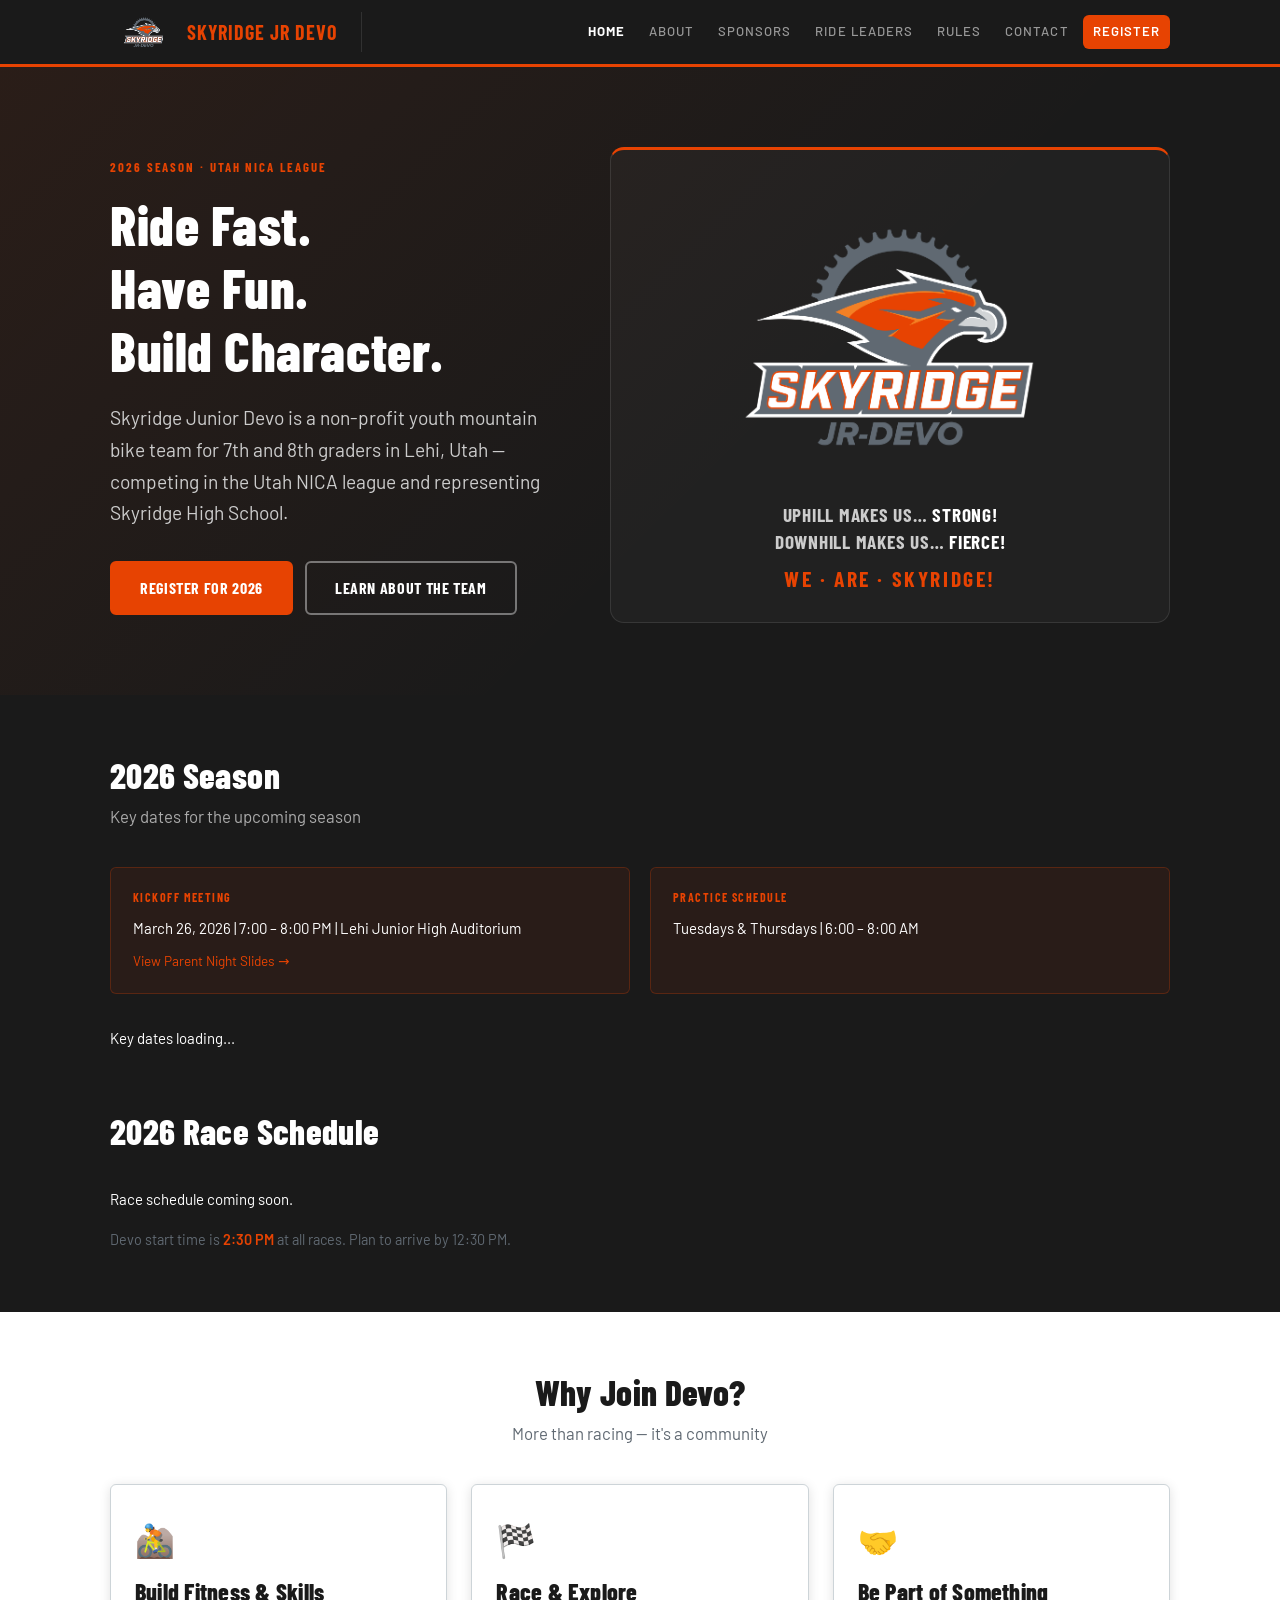
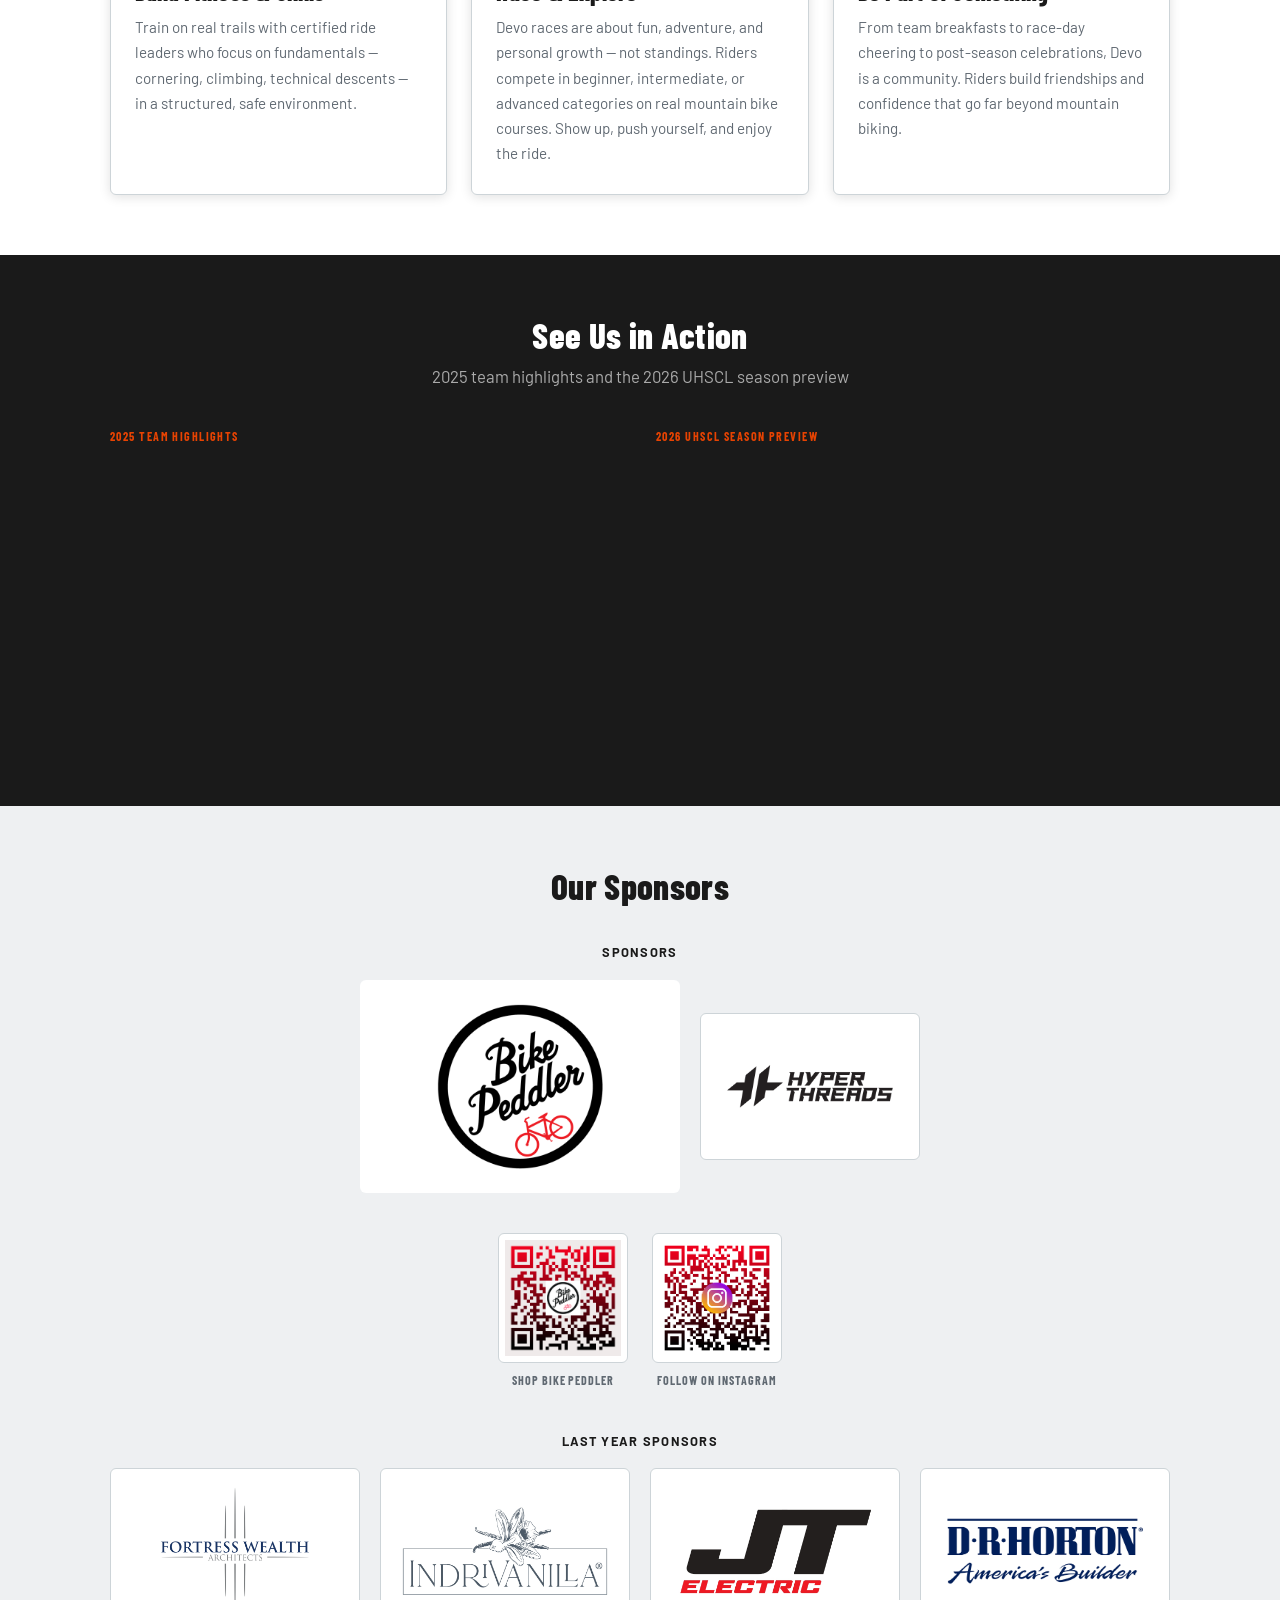
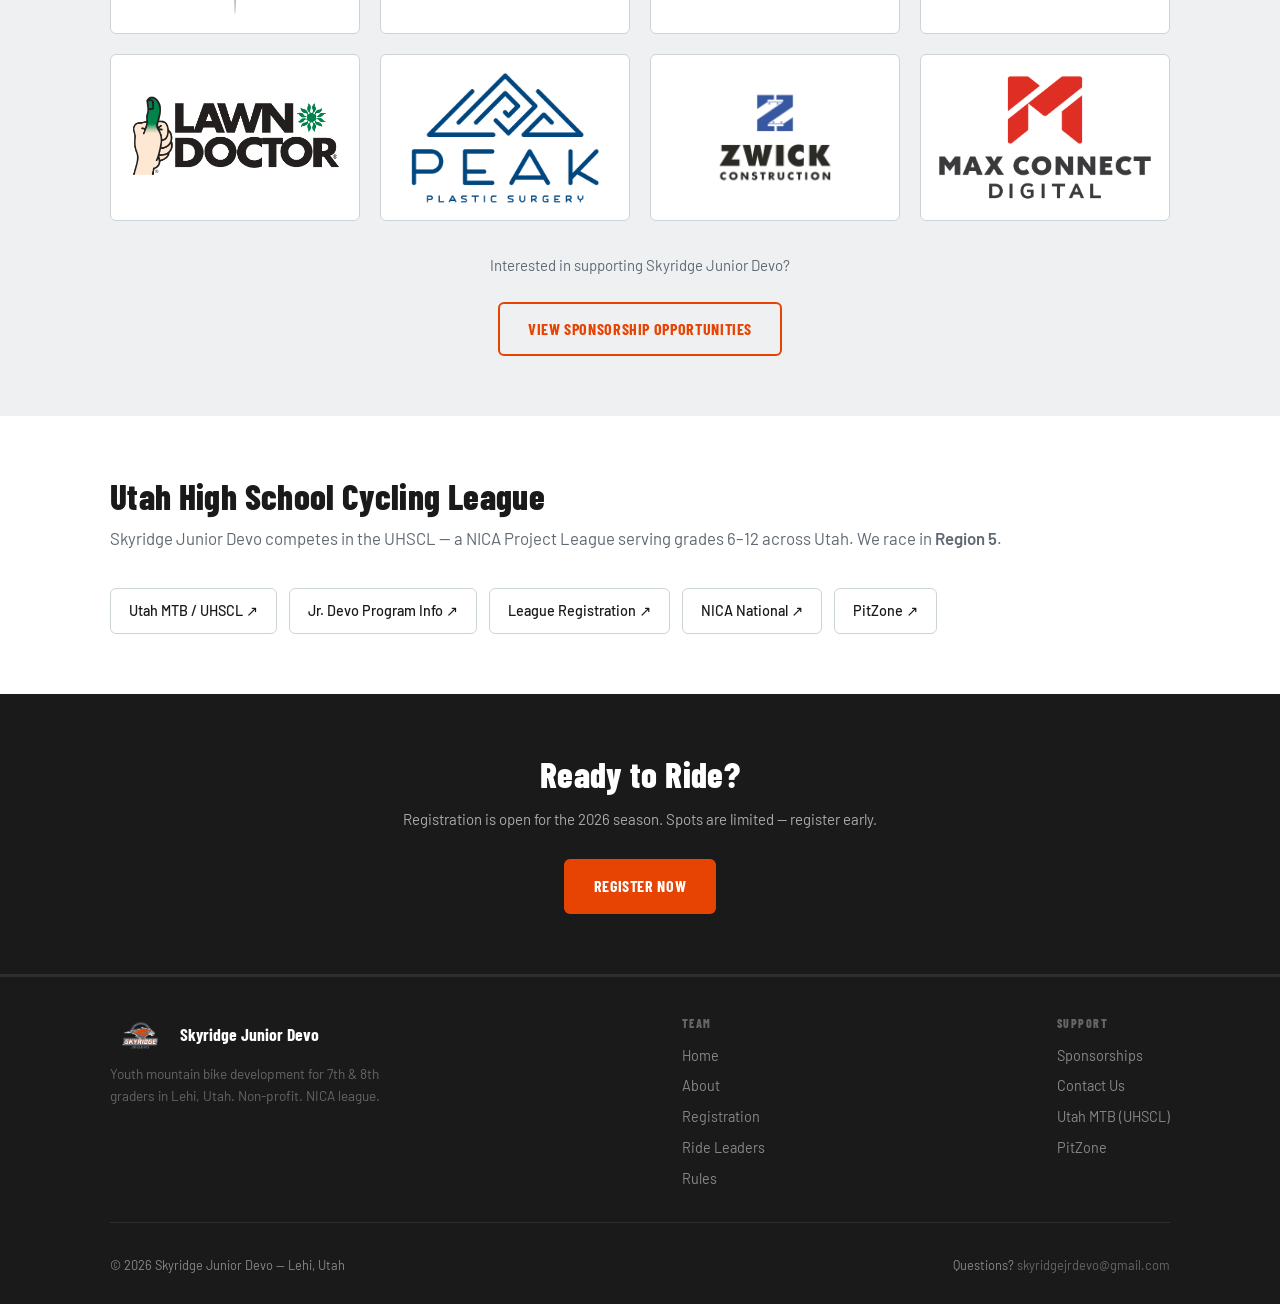
==== index.html @ 24c1af1c "feat: add parent night slide deck embed to about page and homepage Embeds the March 26 kickoff/paren" ====
<!DOCTYPE html>
<html lang="en">
<head>
  <meta charset="UTF-8">
  <meta name="viewport" content="width=device-width, initial-scale=1.0">
  <title>Skyridge Junior Devo — Youth Mountain Bike Team, Lehi UT</title>
  <meta name="description" content="Skyridge Junior Devo is a non-profit youth mountain bike development team for 7th and 8th graders in Lehi, Utah, competing in the Utah NICA league.">
  <link rel="icon" type="image/png" href="/assets/images/skyridge_jr_devo_falcon.png">
  <link rel="stylesheet" href="/css/style.css">
</head>
<body>

<div id="site-nav"></div>

<!-- HERO -->
<section class="hero">
  <div class="container hero-inner">
    <div class="hero-content">
      <span class="hero-eyebrow">2026 Season · Utah NICA League</span>
      <h1>Ride Fast.<br>Have Fun.<br>Build Character.</h1>
      <p>Skyridge Junior Devo is a non-profit youth mountain bike team for 7th and 8th graders
      in Lehi, Utah — competing in the Utah NICA league and representing Skyridge High School.</p>
      <div class="hero-actions">
        <a href="/registration.html" class="btn btn-primary">Register for 2026</a>
        <a href="/about.html" class="btn btn-outline">Learn About the Team</a>
      </div>
    </div>
    <div class="hero-logo-box">
      <img src="/assets/images/skyridge_jr_devo_falcon.png" alt="Skyridge Jr Devo">
      <div class="hero-chant">
        <p>Uphill makes us&hellip; <span>STRONG!</span></p>
        <p>Downhill makes us&hellip; <span>FIERCE!</span></p>
        <p class="hero-chant-finale">We &middot; Are &middot; Skyridge!</p>
      </div>
    </div>
  </div>
</section>

<!-- SEASON SNAPSHOT -->
<section class="section section--dark">
  <div class="container">
    <div class="section-title">
      <h2>2026 Season</h2>
      <p>Key dates for the upcoming season</p>
    </div>
    <div class="season-snapshot">
      <div class="snapshot-card">
        <div class="snapshot-label">Kickoff Meeting</div>
        <div id="kickoff-meeting">March 26, 2026 | 7:00 – 8:00 PM | Lehi Junior High Auditorium</div>
        <a href="/about.html#parent-night-slides" style="display:inline-block; margin-top:10px; font-size:0.85rem; color:#E74302;">View Parent Night Slides →</a>
      </div>
      <div class="snapshot-card">
        <div class="snapshot-label">Practice Schedule</div>
        <div id="practice-schedule">Tuesdays &amp; Thursdays | 6:00 – 8:00 AM</div>
      </div>
    </div>
    <div class="mt-32">
      <div id="key-dates">Key dates loading...</div>
    </div>
  </div>
</section>

<!-- RACE SCHEDULE -->
<section class="section section--dark" style="padding-top:0;">
  <div class="container">
    <div class="section-title">
      <h2>2026 Race Schedule</h2>
    </div>
    <div class="table-scroll">
      <div id="race-schedule">Race schedule coming soon.</div>
    </div>
    <p class="mt-16 text-muted" style="font-size:0.9rem;">
      Devo start time is <strong style="color:#E74302;">2:30 PM</strong> at all races. Plan to arrive by 12:30 PM.
    </p>
  </div>
</section>

<!-- WHY DEVO -->
<section class="section">
  <div class="container">
    <div class="section-title text-center">
      <h2>Why Join Devo?</h2>
      <p>More than racing — it's a community</p>
    </div>
    <div class="card-grid card-grid--3">
      <div class="card">
        <div class="card-icon">🚵</div>
        <h3>Build Fitness &amp; Skills</h3>
        <p>Train on real trails with certified ride leaders who focus on fundamentals — cornering,
        climbing, technical descents — in a structured, safe environment.</p>
      </div>
      <div class="card">
        <div class="card-icon">🏁</div>
        <h3>Race &amp; Explore</h3>
        <p>Devo races are about fun, adventure, and personal growth — not standings. Riders compete
        in beginner, intermediate, or advanced categories on real mountain bike courses. Show up,
        push yourself, and enjoy the ride.</p>
      </div>
      <div class="card">
        <div class="card-icon">🤝</div>
        <h3>Be Part of Something</h3>
        <p>From team breakfasts to race-day cheering to post-season celebrations, Devo is a
        community. Riders build friendships and confidence that go far beyond mountain biking.</p>
      </div>
    </div>
  </div>
</section>

<!-- VIDEOS -->
<section class="section section--dark">
  <div class="container">
    <div class="section-title text-center">
      <h2>See Us in Action</h2>
      <p style="color:#aaa;">2025 team highlights and the 2026 UHSCL season preview</p>
    </div>
    <div class="card-grid card-grid--2" style="gap:32px;">
      <div>
        <div class="video-label">2025 Team Highlights</div>
        <div class="video-wrap">
          <iframe src="https://www.youtube.com/embed/_QPU5cPQkQs" title="Skyridge Jr Devo 2025 Team Video" allow="accelerometer; autoplay; clipboard-write; encrypted-media; gyroscope; picture-in-picture" allowfullscreen></iframe>
        </div>
      </div>
      <div>
        <div class="video-label">2026 UHSCL Season Preview</div>
        <div class="video-wrap">
          <iframe src="https://www.youtube.com/embed/iDB4TbgPKfQ" title="2026 Utah High School Cycling League Season" allow="accelerometer; autoplay; clipboard-write; encrypted-media; gyroscope; picture-in-picture" allowfullscreen></iframe>
        </div>
      </div>
    </div>
  </div>
</section>

<!-- SPONSORS -->
<section class="section section--gray">
  <div class="container">
    <div class="section-title text-center">
      <h2>Our Sponsors</h2>
    </div>

    <!-- this year sponsors -->
    <p class="sponsor-section-label">Sponsors</p>
    <div class="sponsor-featured-wrap">
      <div class="sponsor-slot--hero">
        <img src="/assets/images/sponsors/2025-sponsors/bike-peddler.png" alt="Bike Peddler">
      </div>
      <div class="sponsor-slot">
        <img src="/assets/images/sponsors/2025-sponsors/hyper-threads.png" alt="Hyper Threads">
      </div>
    </div>

    <!-- Bike Peddler QR codes -->
    <div class="qr-row">
      <div class="qr-card">
        <img src="/assets/images/qr/qr-code-shop.png" alt="Scan to visit Bike Peddler">
        <span class="qr-label">Shop Bike Peddler</span>
      </div>
      <div class="qr-card">
        <img src="/assets/images/qr/qr-code-insta.png" alt="Follow Bike Peddler on Instagram">
        <span class="qr-label">Follow on Instagram</span>
      </div>
    </div>

    <!-- last year sponsors -->
    <p class="sponsor-section-label">Last Year Sponsors</p>
    <div class="sponsor-grid">
      <div class="sponsor-slot">
        <img src="/assets/images/sponsors/2025-sponsors/fortress-wealth.png" alt="Fortress Wealth Architects">
      </div>
      <div class="sponsor-slot">
        <img src="/assets/images/sponsors/2025-sponsors/Indrivanilla Sponsor Logo.jpg" alt="IndriVanilla">
      </div>
      <div class="sponsor-slot">
        <img src="/assets/images/sponsors/2025-sponsors/jt-electric.png" alt="JT Electric">
      </div>
      <div class="sponsor-slot">
        <img src="/assets/images/sponsors/2025-sponsors/dr-horton.png" alt="D.R. Horton">
      </div>
      <div class="sponsor-slot">
        <img src="/assets/images/sponsors/2025-sponsors/Lawn Doctor_Logo Text Enlarged_page-0001.jpg" alt="Lawn Doctor">
      </div>
      <div class="sponsor-slot">
        <img src="/assets/images/sponsors/2025-sponsors/PEAKPlasticSurgery-FullLogo-Pantone541U.jpg" alt="PEAK Plastic Surgery">
      </div>
      <div class="sponsor-slot">
        <img src="/assets/images/sponsors/2025-sponsors/z-wick.png" alt="Zwick Construction">
      </div>
      <div class="sponsor-slot">
        <img src="/assets/images/sponsors/2025-sponsors/max Connect Sponsor Logo.png" alt="Max Connect Digital">
      </div>
    </div>

    <div class="text-center mt-32">
      <p class="text-muted mb-24">Interested in supporting Skyridge Junior Devo?</p>
      <a href="/sponsorships.html" class="btn btn-outline-dark">View Sponsorship Opportunities</a>
    </div>
  </div>
</section>

<!-- NICA LINKS -->
<section class="section">
  <div class="container">
    <div class="section-title">
      <h2>Utah High School Cycling League</h2>
      <p>Skyridge Junior Devo competes in the UHSCL — a NICA Project League serving grades 6–12 across Utah. We race in <strong>Region 5</strong>.</p>
    </div>
    <div class="nica-links">
      <a href="https://utahmtb.org/" class="nica-link-btn" target="_blank" rel="noopener">
        Utah MTB / UHSCL ↗
      </a>
      <a href="https://utahmtb.org/7-8th-graders/" class="nica-link-btn" target="_blank" rel="noopener">
        Jr. Devo Program Info ↗
      </a>
      <a href="https://utahmtb.org/registration/" class="nica-link-btn" target="_blank" rel="noopener">
        League Registration ↗
      </a>
      <a href="https://www.nationalmtb.org" class="nica-link-btn" target="_blank" rel="noopener">
        NICA National ↗
      </a>
      <a href="https://pitzone.nationalmtb.org" class="nica-link-btn" target="_blank" rel="noopener">
        PitZone ↗
      </a>
    </div>
  </div>
</section>

<!-- REGISTRATION CTA -->
<section class="section section--dark">
  <div class="container text-center">
    <h2>Ready to Ride?</h2>
    <p style="color:#aaa; margin: 12px auto 28px; max-width:480px;">
      Registration is open for the 2026 season. Spots are limited — register early.
    </p>
    <a href="/registration.html" class="btn btn-primary">Register Now</a>
  </div>
</section>

<div id="site-footer"></div>

<script src="/scripts/components.js"></script>
<script src="/scripts/season-embed.js"></script>
</body>
</html>
---- css/style.css ----
/* =========================================================
   Skyridge Junior Devo — style.css
   Mobile-first, no frameworks, no build step
   ========================================================= */

/* ----- Google Fonts ----- */
@import url('https://fonts.googleapis.com/css2?family=Barlow+Condensed:wght@400;600;700;800&family=Barlow:wght@400;500;600&display=swap');

/* ----- Custom Properties ----- */
:root {
  /* --- Skyridge Brand Colors (Style Guide) --- */
  --orange: #E74302;           /* SKYRIDGE (Burnt) Orange — primary */
  --orange-secondary: #f68026; /* Orange — secondary brand */
  --orange-dark: #c43202;      /* Darker orange for hover/active states */
  --steel-grey: #606972;       /* Steel Grey */
  --graphite-grey: #344d5a;    /* Graphite Grey */
  --gray: #cdd4d8;             /* Gray */

  /* --- UI / Layout Colors --- */
  --dark: #1a1a1a;
  --dark-2: #242424;
  --dark-3: #2e2e2e;
  --mid: #606972;              /* mapped to Steel Grey */
  --light-border: #cdd4d8;     /* mapped to brand Gray */
  --text-dark: #1a1a1a;
  --text-muted: #606972;       /* mapped to Steel Grey */
  --text-light: #ffffff;
  --white: #ffffff;
  --gray-section: #eef0f2;     /* light tint of brand Gray */
  --nav-height: 64px;
  --max-width: 1100px;
  --radius: 6px;
  --shadow: 0 2px 12px rgba(0,0,0,0.12);
}

/* ----- Reset ----- */
*, *::before, *::after { box-sizing: border-box; margin: 0; padding: 0; }
html { scroll-behavior: smooth; }
body {
  font-family: 'Barlow', system-ui, sans-serif;
  font-size: 15px;
  line-height: 1.65;
  color: var(--text-dark);
  background: var(--white);
}
img { display: block; max-width: 100%; }
a { color: var(--orange); text-decoration: none; }
a:hover { text-decoration: underline; }
ul { list-style: none; }

/* ----- Typography ----- */
h1, h2, h3, h4 {
  font-family: 'Barlow Condensed', sans-serif;
  font-weight: 800;
  line-height: 1.15;
  letter-spacing: 0.01em;
}
h1 { font-size: clamp(2.2rem, 5vw, 3.4rem); }
h2 { font-size: clamp(1.6rem, 3.5vw, 2.2rem); }
h3 { font-size: clamp(1.2rem, 2.5vw, 1.5rem); }
h4 { font-size: 1.1rem; }
p { margin-bottom: 1em; }
p:last-child { margin-bottom: 0; }
strong { font-weight: 600; }

/* ----- Layout Utilities ----- */
.container {
  width: 100%;
  max-width: var(--max-width);
  margin: 0 auto;
  padding: 0 20px;
}
.section {
  padding: 60px 0;
}
.section--dark {
  background: var(--dark);
  color: var(--text-light);
}
.section--dark h2, .section--dark h3 { color: var(--white); }
.section--gray {
  background: var(--gray-section);
}
.section-title {
  margin-bottom: 36px;
}
.section-title h2 { margin-bottom: 8px; }
.section-title p { color: var(--text-muted); font-size: 1.05rem; }
.section--dark .section-title p { color: #aaa; }

/* ----- NAV ----- */
#site-nav {
  position: sticky;
  top: 0;
  z-index: 100;
  background: var(--dark);
  border-bottom: 3px solid var(--orange);
}
.nav-inner {
  display: flex;
  align-items: center;
  justify-content: space-between;
  height: var(--nav-height);
  padding: 0 20px;
  max-width: var(--max-width);
  margin: 0 auto;
}
.nav-logo {
  display: flex;
  align-items: center;
  gap: 10px;
  text-decoration: none;
}
.nav-logo img {
  height: 40px;
  width: auto;
}
.nav-logo span {
  font-family: 'Barlow Condensed', sans-serif;
  font-weight: 700;
  font-size: 1.25rem;
  color: var(--orange);
  letter-spacing: 0.05em;
  text-transform: uppercase;
  line-height: 1.2;
}
.nav-logo span em {
  display: block;
  font-style: normal;
  font-weight: 400;
  font-size: 0.75rem;
  color: var(--orange);
  letter-spacing: 0.08em;
  text-transform: uppercase;
}
.nav-links {
  display: none;
  gap: 4px;
}
.nav-links a {
  color: #999;
  font-size: 0.82rem;
  font-weight: 500;
  letter-spacing: 0.08em;
  text-transform: uppercase;
  padding: 6px 10px;
  border-radius: var(--radius);
  transition: color 0.15s, background 0.15s;
  text-decoration: none;
}
.nav-links a:hover {
  color: var(--white);
  background: rgba(231,67,2,0.12);
}
.nav-links a.active {
  color: var(--white);
  font-weight: 700;
  background: transparent;
}
.nav-links a.nav-cta {
  background: var(--orange);
  color: #ffffff;
  font-weight: 600;
}
.nav-links a.nav-cta:hover {
  background: var(--orange-dark);
}
.nav-toggle {
  display: flex;
  flex-direction: column;
  gap: 5px;
  background: none;
  border: none;
  cursor: pointer;
  padding: 8px;
}
.nav-toggle span {
  display: block;
  width: 24px;
  height: 2px;
  background: var(--white);
  border-radius: 2px;
  transition: transform 0.2s, opacity 0.2s;
}
.nav-toggle.open span:nth-child(1) { transform: translateY(7px) rotate(45deg); }
.nav-toggle.open span:nth-child(2) { opacity: 0; }
.nav-toggle.open span:nth-child(3) { transform: translateY(-7px) rotate(-45deg); }

/* Mobile menu */
.nav-mobile {
  display: none;
  flex-direction: column;
  background: var(--dark-2);
  padding: 12px 20px 20px;
}
.nav-mobile.open { display: flex; }
.nav-mobile a {
  color: #ccc;
  padding: 10px 0;
  font-size: 1rem;
  font-weight: 500;
  border-bottom: 1px solid var(--dark-3);
  text-decoration: none;
}
.nav-mobile a:last-child { border-bottom: none; }
.nav-mobile a:hover, .nav-mobile a.active { color: var(--orange); }

@media (min-width: 768px) {
  .nav-links { display: flex; }
  .nav-toggle { display: none; }
  .nav-mobile { display: none !important; }
  .nav-logo {
    padding-right: 24px;
    border-right: 1px solid rgba(255,255,255,0.1);
    margin-right: 8px;
  }
}

/* ----- HERO ----- */
.hero {
  background: var(--dark);
  color: var(--white);
  padding: 80px 0 72px;
  position: relative;
  overflow: hidden;
}
.hero::before {
  content: '';
  position: absolute;
  inset: 0;
  background: linear-gradient(135deg, rgba(231,67,2,0.08) 0%, transparent 60%);
  pointer-events: none;
}
.hero-inner {
  position: relative;
  z-index: 1;
  display: flex;
  align-items: center;
  gap: 48px;
}
.hero-content { flex: 1; min-width: 0; }
.hero-logo-box {
  display: none;
  flex-shrink: 0;
  width: 480px;
  border: 1px solid rgba(255,255,255,0.1);
  border-top: 3px solid var(--orange);
  border-radius: 14px;
  background: rgba(255,255,255,0.03);
  padding: 40px 36px 28px;
}
.hero-logo-box img { width: 100%; height: auto; display: block; }
.hero-chant {
  margin-top: 20px;
  text-align: center;
  font-family: 'Barlow Condensed', sans-serif;
  font-weight: 700;
  text-transform: uppercase;
  letter-spacing: 0.05em;
  line-height: 1.4;
}
.hero-chant p {
  font-size: 1rem;
  color: rgba(255,255,255,0.55);
  margin: 0 0 4px;
}
.hero-chant p span {
  color: #fff;
}
.hero-chant-finale {
  font-size: 1.35rem !important;
  color: var(--orange) !important;
  letter-spacing: 0.12em;
  margin-top: 8px !important;
}
@media (min-width: 900px) {
  .hero-logo-box { display: block; }
}
@media (min-width: 1100px) {
  .hero-logo-box { width: 560px; }
}
.hero-eyebrow {
  display: inline-block;
  font-family: 'Barlow Condensed', sans-serif;
  font-weight: 700;
  font-size: 0.8rem;
  letter-spacing: 0.15em;
  text-transform: uppercase;
  color: var(--orange);
  margin-bottom: 16px;
}
.hero h1 { color: var(--white); margin-bottom: 20px; }
.hero p {
  font-size: clamp(1rem, 2vw, 1.2rem);
  color: #ccc;
  max-width: 620px;
  margin-bottom: 0;
}
.hero-actions {
  display: flex;
  flex-wrap: wrap;
  gap: 12px;
  margin-top: 32px;
}

/* ----- BUTTONS ----- */
.btn {
  display: inline-block;
  font-family: 'Barlow Condensed', sans-serif;
  font-weight: 700;
  font-size: 1rem;
  letter-spacing: 0.04em;
  text-transform: uppercase;
  padding: 12px 28px;
  border-radius: var(--radius);
  border: 2px solid transparent;
  cursor: pointer;
  transition: background 0.15s, color 0.15s, border-color 0.15s;
  text-decoration: none;
  white-space: nowrap;
}
.btn-primary {
  background: var(--orange);
  color: #ffffff;
  border-color: var(--orange);
}
.btn-primary:hover {
  background: var(--orange-dark);
  border-color: var(--orange-dark);
  text-decoration: none;
}
.btn-outline {
  background: transparent;
  color: #ffffff;
  border-color: rgba(255,255,255,0.4);
}
.btn-outline:hover {
  border-color: #ffffff;
  background: rgba(255,255,255,0.07);
  text-decoration: none;
}
.btn-outline-dark {
  background: transparent;
  color: var(--orange);
  border-color: var(--orange);
}
.btn-outline-dark:hover {
  background: var(--orange);
  color: #ffffff;
  text-decoration: none;
}

/* ----- CARDS ----- */
.card-grid {
  display: grid;
  grid-template-columns: 1fr;
  gap: 24px;
}
@media (min-width: 600px) {
  .card-grid--2 { grid-template-columns: repeat(2, 1fr); }
}
@media (min-width: 768px) {
  .card-grid--3 { grid-template-columns: repeat(3, 1fr); }
  .card-grid--4 { grid-template-columns: repeat(2, 1fr); }
}
@media (min-width: 1024px) {
  .card-grid--4 { grid-template-columns: repeat(4, 1fr); }
}
.card {
  background: var(--white);
  border: 1px solid var(--light-border);
  border-radius: var(--radius);
  padding: 28px 24px;
  box-shadow: var(--shadow);
}
.card--dark {
  background: var(--dark-2);
  border-color: var(--dark-3);
  color: var(--text-light);
}
.card--dark h3 { color: var(--white); }
.card-icon {
  font-size: 2rem;
  margin-bottom: 12px;
}
.card h3 { margin-bottom: 10px; }
.card p { color: var(--text-muted); font-size: 0.95rem; }
.card--dark p { color: #aaa; }

/* Sponsor tier cards */
.tier-card {
  border-radius: var(--radius);
  padding: 32px 28px;
  border: 2px solid var(--light-border);
}
.tier-card.large-corporate {
  border-color: #c9a227;
  background: #fffcf2;
}
.tier-card.corporate {
  border-color: #8a8a8a;
  background: #f9f9f9;
}
.tier-card.platinum {
  border-color: #9b9b9b;
  background: #f4f4f4;
}
.tier-card.orange-tier {
  border-color: var(--orange);
  background: rgba(231,67,2,0.06);
}
.tier-card.grey-tier {
  border-color: #bbb;
  background: #f7f7f7;
}
.tier-label {
  font-family: 'Barlow Condensed', sans-serif;
  font-weight: 800;
  font-size: 0.75rem;
  letter-spacing: 0.15em;
  text-transform: uppercase;
  margin-bottom: 4px;
}
.tier-label.large-corporate { color: #c9a227; }
.tier-label.corporate { color: #666; }
.tier-label.platinum { color: #777; }
.tier-label.orange-tier { color: var(--orange); }
.tier-label.grey-tier { color: #888; }
.tier-price {
  font-family: 'Barlow Condensed', sans-serif;
  font-weight: 700;
  font-size: 2rem;
  margin-bottom: 16px;
}
.tier-card ul {
  list-style: disc;
  padding-left: 20px;
}
.tier-card li { margin-bottom: 6px; font-size: 0.95rem; }

/* Coach cards */
.coach-grid {
  display: grid;
  grid-template-columns: 1fr;
  gap: 20px;
}
@media (min-width: 560px) { .coach-grid { grid-template-columns: repeat(2, 1fr); } }
@media (min-width: 900px) { .coach-grid { grid-template-columns: repeat(3, 1fr); } }
.coach-card {
  background: var(--white);
  border: 1px solid var(--light-border);
  border-radius: var(--radius);
  padding: 24px;
  box-shadow: var(--shadow);
}
.coach-name {
  font-family: 'Barlow Condensed', sans-serif;
  font-weight: 700;
  font-size: 1.3rem;
  margin-bottom: 4px;
}
.coach-role {
  font-size: 0.85rem;
  font-weight: 600;
  text-transform: uppercase;
  letter-spacing: 0.06em;
  color: var(--orange);
  margin-bottom: 12px;
}
.coach-contact { font-size: 0.9rem; color: var(--text-muted); line-height: 1.7; }
.coach-contact a { color: var(--orange); }

/* Certification level cards */
.cert-card {
  border-left: 4px solid var(--orange);
  background: rgba(231,67,2,0.04);
  border-radius: 0 var(--radius) var(--radius) 0;
  padding: 24px 24px 24px 20px;
}
.cert-level {
  font-size: 0.75rem;
  font-weight: 700;
  letter-spacing: 0.12em;
  text-transform: uppercase;
  color: var(--orange);
  margin-bottom: 4px;
}
.cert-card h3 { margin-bottom: 10px; }
.cert-card ul { list-style: disc; padding-left: 20px; margin-top: 10px; }
.cert-card li { font-size: 0.95rem; margin-bottom: 4px; color: var(--text-muted); }

/* ----- SEASON DATA ----- */
.season-snapshot {
  display: grid;
  grid-template-columns: 1fr;
  gap: 20px;
  margin-top: 8px;
}
@media (min-width: 600px) {
  .season-snapshot { grid-template-columns: repeat(2, 1fr); }
}
.snapshot-card {
  background: rgba(231,67,2,0.07);
  border: 1px solid rgba(231,67,2,0.25);
  border-radius: var(--radius);
  padding: 20px 22px;
}
.snapshot-label {
  font-family: 'Barlow Condensed', sans-serif;
  font-weight: 700;
  font-size: 0.75rem;
  letter-spacing: 0.12em;
  text-transform: uppercase;
  color: var(--orange);
  margin-bottom: 8px;
}

/* Race schedule table */
.race-schedule-table {
  width: 100%;
  border-collapse: collapse;
  font-size: 0.95rem;
}
.race-schedule-table th {
  text-align: left;
  padding: 10px 12px;
  font-family: 'Barlow Condensed', sans-serif;
  font-weight: 700;
  font-size: 0.8rem;
  letter-spacing: 0.08em;
  text-transform: uppercase;
  background: var(--dark-3);
  color: var(--orange);
  border-bottom: 2px solid var(--orange);
}
.race-schedule-table td {
  padding: 10px 12px;
  border-bottom: 1px solid var(--dark-3);
  color: var(--text-light);
}
.race-schedule-table tr:last-child td { border-bottom: none; }
.race-schedule-table tr:hover td { background: rgba(255,255,255,0.03); }

/* Light mode table (About, Registration pages) */
.table-wrap .race-schedule-table th {
  background: var(--dark);
  color: var(--orange);
}
.table-wrap .race-schedule-table td { color: var(--text-dark); }
.table-wrap .race-schedule-table td,
.table-wrap .race-schedule-table th { border-color: var(--light-border); }
.table-wrap .race-schedule-table tr:hover td { background: #fafafa; }

/* Key dates grid — pill cards matching snapshot-card style */
.key-dates-grid {
  display: grid;
  grid-template-columns: 1fr;
  gap: 20px;
  margin-top: 8px;
}
@media (min-width: 600px) {
  .key-dates-grid { grid-template-columns: repeat(2, 1fr); }
}
.key-date-card {
  background: rgba(231,67,2,0.07);
  border: 1px solid rgba(231,67,2,0.25);
  border-radius: var(--radius);
  padding: 24px 28px;
  line-height: 1.5;
  color: var(--text-light);
}
.key-date-label {
  font-family: 'Barlow Condensed', sans-serif;
  font-weight: 700;
  font-size: 0.75rem;
  letter-spacing: 0.08em;
  text-transform: uppercase;
  color: var(--brand);
  margin-bottom: 8px;
}
.key-date-date {
  font-size: 1.15rem;
  font-weight: 700;
  color: #ffffff;
  margin-bottom: 4px;
}
.key-date-detail { color: #aaa; font-size: 0.9rem; }

/* Practice time note */
.practice-time { color: var(--text-light); font-size: 0.95rem; }

/* Practice location note */
.practice-location { color: #aaa; font-size: 0.9rem; }

/* ----- FEES TABLE ----- */
.fees-table {
  width: 100%;
  border-collapse: collapse;
  font-size: 0.95rem;
}
.fees-table th {
  text-align: left;
  padding: 10px 14px;
  background: var(--dark);
  color: var(--orange);
  font-family: 'Barlow Condensed', sans-serif;
  font-size: 0.8rem;
  letter-spacing: 0.08em;
  text-transform: uppercase;
}
.fees-table td {
  padding: 10px 14px;
  border-bottom: 1px solid var(--light-border);
}
.fees-table tr:last-child td {
  border-bottom: none;
  font-weight: 600;
}
.fees-table-wrap {
  overflow-x: auto;
  border-radius: var(--radius);
  border: 1px solid var(--light-border);
  box-shadow: var(--shadow);
}

/* ----- FORM ----- */
.form-grid {
  display: grid;
  grid-template-columns: 1fr;
  gap: 18px;
}
@media (min-width: 600px) {
  .form-grid { grid-template-columns: repeat(2, 1fr); }
  .form-grid .full-width { grid-column: 1 / -1; }
}
.form-group {
  display: flex;
  flex-direction: column;
  gap: 6px;
}
.form-group label {
  font-size: 0.85rem;
  font-weight: 600;
  color: var(--text-dark);
}
.form-group input,
.form-group select,
.form-group textarea {
  padding: 10px 14px;
  font-size: 1rem;
  font-family: inherit;
  border: 1.5px solid var(--light-border);
  border-radius: var(--radius);
  background: var(--white);
  color: var(--text-dark);
  transition: border-color 0.15s;
  width: 100%;
}
.form-group input:focus,
.form-group select:focus,
.form-group textarea:focus {
  outline: none;
  border-color: var(--orange);
}
.form-group textarea { resize: vertical; min-height: 100px; }
.form-group.checkbox-group {
  flex-direction: row;
  align-items: flex-start;
  gap: 10px;
}
.form-group.checkbox-group input {
  width: auto;
  margin-top: 3px;
  flex-shrink: 0;
}
.form-group.checkbox-group label { font-size: 0.95rem; font-weight: 400; }
.form-required { color: var(--orange); }
.form-submit-wrap { margin-top: 8px; }

/* Netlify success message */
.form-success {
  background: #edfaed;
  border: 1px solid #72c772;
  border-radius: var(--radius);
  padding: 20px 24px;
  color: #1e6e1e;
  display: none;
}

/* ----- STEPS ----- */
.steps-list {
  display: flex;
  flex-direction: column;
  gap: 20px;
  counter-reset: steps;
}
.step-item {
  display: flex;
  gap: 18px;
  align-items: flex-start;
}
.step-num {
  flex-shrink: 0;
  width: 36px;
  height: 36px;
  background: var(--orange);
  color: #ffffff;
  border-radius: 50%;
  display: flex;
  align-items: center;
  justify-content: center;
  font-family: 'Barlow Condensed', sans-serif;
  font-weight: 700;
  font-size: 1rem;
}
.step-content h4 { margin-bottom: 4px; }
.step-content p, .step-content ul { font-size: 0.95rem; color: var(--text-muted); }
.step-content ul { list-style: disc; padding-left: 20px; margin-top: 6px; }
.step-content li { margin-bottom: 4px; }

/* ----- FAQ ----- */
.faq-list { display: flex; flex-direction: column; gap: 0; }
.faq-item {
  border-bottom: 1px solid var(--light-border);
  padding: 20px 0;
}
.faq-item:first-child { border-top: 1px solid var(--light-border); }
.faq-q {
  font-weight: 600;
  font-size: 1rem;
  margin-bottom: 8px;
  color: var(--text-dark);
}
.faq-a { font-size: 0.95rem; color: var(--text-muted); }

/* ----- MOTTO CALLOUT ----- */
.motto-grid {
  display: grid;
  grid-template-columns: 1fr;
  gap: 24px;
}
@media (min-width: 768px) {
  .motto-grid { grid-template-columns: repeat(3, 1fr); }
}
.motto-block {
  padding: 28px;
  border-top: 4px solid var(--orange);
  background: var(--dark-2);
  border-radius: 0 0 var(--radius) var(--radius);
}
.motto-word {
  font-family: 'Barlow Condensed', sans-serif;
  font-weight: 800;
  font-size: 2rem;
  color: var(--orange);
  margin-bottom: 12px;
}
.motto-block p { color: #bbb; font-size: 0.95rem; }

/* ----- RATIO CALLOUT ----- */
.ratio-callout {
  background: rgba(231,67,2,0.08);
  border: 2px solid rgba(231,67,2,0.3);
  border-radius: var(--radius);
  padding: 28px 32px;
  text-align: center;
}
.ratio-callout .ratio-num {
  font-family: 'Barlow Condensed', sans-serif;
  font-weight: 800;
  font-size: 3.5rem;
  color: var(--orange);
  line-height: 1;
  margin-bottom: 8px;
}
.ratio-callout p { color: var(--text-muted); max-width: 500px; margin: 0 auto; }

/* ----- NICA LINKS ----- */
.nica-links {
  display: flex;
  flex-wrap: wrap;
  gap: 12px;
  margin-top: 8px;
}
.nica-link-btn {
  display: inline-flex;
  align-items: center;
  gap: 6px;
  padding: 10px 18px;
  border: 1.5px solid var(--light-border);
  border-radius: var(--radius);
  font-size: 0.9rem;
  font-weight: 500;
  color: var(--text-dark);
  text-decoration: none;
  transition: border-color 0.15s, color 0.15s;
}
.nica-link-btn:hover {
  border-color: var(--orange);
  color: var(--orange);
  text-decoration: none;
}

/* ----- GENERAL CONTACT BOX ----- */
.contact-box {
  background: var(--dark);
  color: var(--text-light);
  border-radius: var(--radius);
  padding: 32px;
}
.contact-box h3 { color: var(--white); margin-bottom: 16px; }
.contact-box p { color: #ccc; font-size: 0.95rem; margin-bottom: 8px; }
.contact-box a:not(.btn) { color: var(--orange); }

/* ----- HIGHLIGHT BOX ----- */
.highlight-box {
  background: rgba(231,67,2,0.08);
  border-left: 4px solid var(--orange);
  border-radius: 0 var(--radius) var(--radius) 0;
  padding: 16px 20px;
  font-size: 0.95rem;
  color: var(--text-muted);
  margin: 16px 0;
}
.highlight-box strong { color: var(--text-dark); }

/* ----- QR CODES ----- */
.qr-row {
  display: flex;
  justify-content: center;
  gap: 24px;
  margin-bottom: 40px;
  flex-wrap: wrap;
}
.qr-card {
  display: flex;
  flex-direction: column;
  align-items: center;
  gap: 8px;
}
.qr-card img {
  width: 130px;
  height: 130px;
  object-fit: contain;
  border-radius: var(--radius);
  border: 1px solid var(--light-border);
  background: #fff;
  padding: 6px;
}
.qr-label {
  font-family: 'Barlow Condensed', sans-serif;
  font-size: 0.75rem;
  font-weight: 700;
  letter-spacing: 0.08em;
  text-transform: uppercase;
  color: var(--text-muted);
  text-align: center;
}

/* ----- SPONSOR GRID ----- */
.sponsor-grid {
  display: grid;
  grid-template-columns: repeat(2, 1fr);
  gap: 20px;
  align-items: center;
}
@media (min-width: 560px) { .sponsor-grid { grid-template-columns: repeat(3, 1fr); } }
@media (min-width: 900px) { .sponsor-grid { grid-template-columns: repeat(4, 1fr); } }
.sponsor-slot {
  aspect-ratio: 3 / 2;
  background: #ffffff;
  border: 1px solid var(--light-border);
  border-radius: var(--radius);
  display: flex;
  align-items: center;
  justify-content: center;
  padding: 16px;
}
.sponsor-slot img {
  max-width: 100%;
  max-height: 100%;
  object-fit: contain;
  display: block;
}
.sponsor-featured-wrap {
  display: flex;
  flex-wrap: wrap;
  gap: 20px;
  justify-content: center;
  align-items: center;
  margin-bottom: 40px;
}
.sponsor-slot--hero {
  width: min(320px, 100%);
  aspect-ratio: 3 / 2;
  background: #ffffff;
  border: 2px solid var(--accent);
  border-radius: var(--radius);
  display: flex;
  align-items: center;
  justify-content: center;
  padding: 24px 32px;
}
.sponsor-slot--hero img {
  max-width: 100%;
  max-height: 100%;
  object-fit: contain;
  display: block;
}
.sponsor-featured-wrap .sponsor-slot {
  width: min(220px, 100%);
}
.sponsor-section-label {
  font-size: 0.8rem;
  font-weight: 700;
  letter-spacing: 0.1em;
  text-transform: uppercase;
  color: var(--accent);
  text-align: center;
  margin-bottom: 16px;
}

/* ----- FOOTER ----- */
#site-footer {
  background: var(--dark);
  color: #888;
  padding: 40px 0 28px;
  border-top: 3px solid var(--dark-3);
}
.footer-inner {
  max-width: var(--max-width);
  margin: 0 auto;
  padding: 0 20px;
}
.footer-top {
  display: flex;
  flex-wrap: wrap;
  gap: 32px;
  justify-content: space-between;
  margin-bottom: 32px;
  padding-bottom: 32px;
  border-bottom: 1px solid var(--dark-3);
}
.footer-brand .footer-logo {
  display: flex;
  align-items: center;
  gap: 10px;
  margin-bottom: 10px;
  text-decoration: none;
}
.footer-brand .footer-logo img { height: 36px; width: auto; }
.footer-brand .footer-logo span {
  font-family: 'Barlow Condensed', sans-serif;
  font-weight: 700;
  font-size: 1.1rem;
  color: var(--white);
}
.footer-brand p { font-size: 0.85rem; color: #666; max-width: 280px; }
.footer-nav-col h4 {
  font-family: 'Barlow Condensed', sans-serif;
  font-size: 0.75rem;
  letter-spacing: 0.12em;
  text-transform: uppercase;
  color: #666;
  margin-bottom: 12px;
}
.footer-nav-col ul { display: flex; flex-direction: column; gap: 6px; }
.footer-nav-col a {
  font-size: 0.9rem;
  color: #888;
  text-decoration: none;
}
.footer-nav-col a:hover { color: var(--orange); }
.footer-bottom {
  display: flex;
  flex-wrap: wrap;
  gap: 8px;
  justify-content: space-between;
  align-items: center;
  font-size: 0.8rem;
}
.footer-bottom a { color: #666; }
.footer-bottom a:hover { color: var(--orange); }

/* ----- MISC UTILITIES ----- */
.text-orange { color: var(--orange); }
.text-muted { color: var(--text-muted); }
.text-center { text-align: center; }
.mt-8 { margin-top: 8px; }
.mt-16 { margin-top: 16px; }
.mt-24 { margin-top: 24px; }
.mt-32 { margin-top: 32px; }
.mb-24 { margin-bottom: 24px; }
.mb-32 { margin-bottom: 32px; }

/* Page hero variant (inner pages — smaller than home) */
.page-hero {
  background: var(--dark);
  color: var(--white);
  padding: 52px 0 48px;
  border-bottom: 3px solid var(--orange);
}
.page-hero h1 { color: var(--white); margin-bottom: 12px; }
.page-hero p { color: #aaa; font-size: 1.05rem; max-width: 640px; }

/* Two-col layout */
.two-col {
  display: grid;
  grid-template-columns: 1fr;
  gap: 40px;
}
@media (min-width: 768px) {
  .two-col { grid-template-columns: 1fr 1fr; }
  .two-col.wide-left { grid-template-columns: 2fr 1fr; }
}

/* Overflow-x scroll for tables on small screens */
.table-scroll { overflow-x: auto; }

/* Big stat / callout number */
.big-stat {
  font-family: 'Barlow Condensed', sans-serif;
  font-weight: 800;
  font-size: 3rem;
  color: var(--orange);
  line-height: 1;
}

/* Inline icon list */
.icon-list { display: flex; flex-direction: column; gap: 10px; }
.icon-list li {
  display: flex;
  gap: 10px;
  align-items: flex-start;
  font-size: 0.95rem;
}
.icon-list li::before {
  content: '→';
  color: var(--orange);
  font-weight: 700;
  flex-shrink: 0;
  margin-top: 1px;
}

/* Divider */
.divider { border: none; border-top: 1px solid var(--light-border); margin: 40px 0; }
.divider--dark { border-top-color: var(--dark-3); }

/* Responsive video embed */
.video-wrap {
  position: relative;
  width: 100%;
  padding-bottom: 56.25%; /* 16:9 */
  height: 0;
  overflow: hidden;
  border-radius: var(--radius);
}
.video-wrap iframe {
  position: absolute;
  top: 0; left: 0;
  width: 100%;
  height: 100%;
  border: 0;
}
.video-label {
  font-family: 'Barlow Condensed', sans-serif;
  font-size: 0.75rem;
  font-weight: 700;
  letter-spacing: 0.12em;
  text-transform: uppercase;
  color: var(--orange);
  margin-bottom: 10px;
}
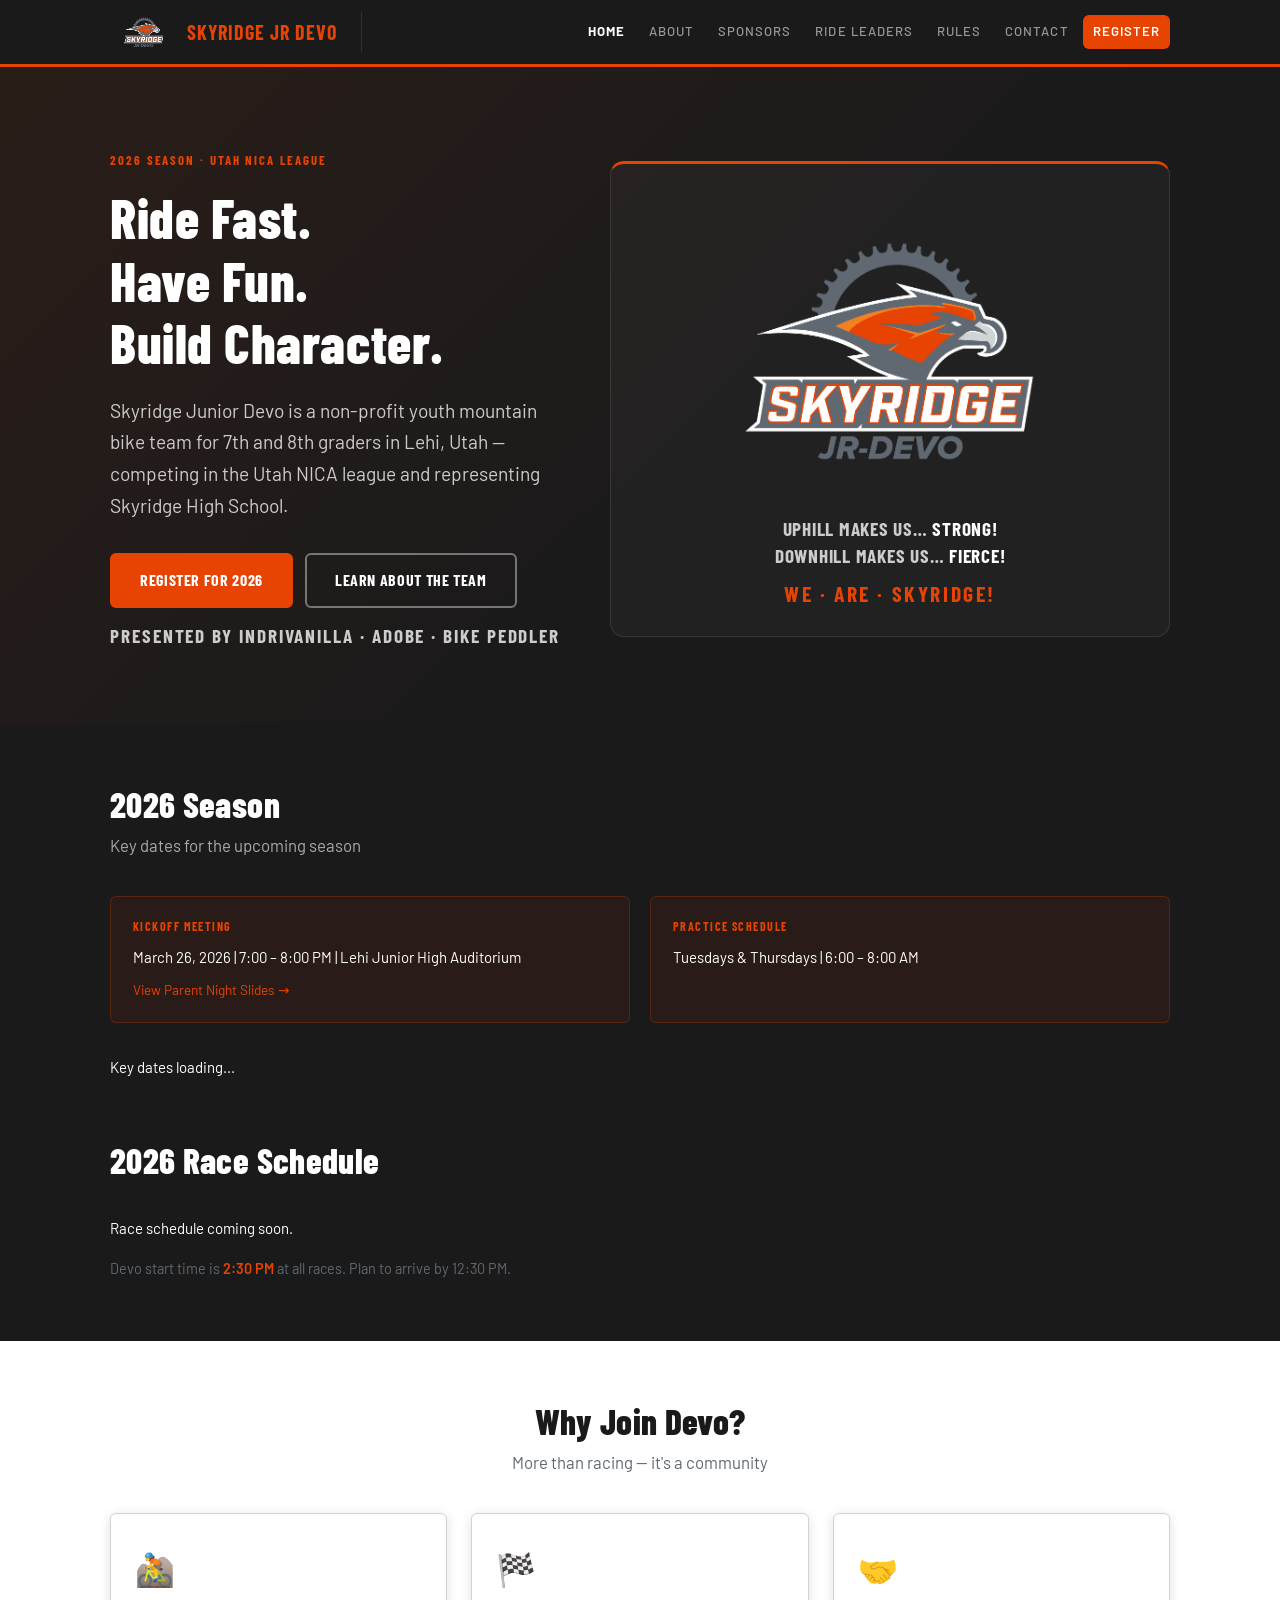
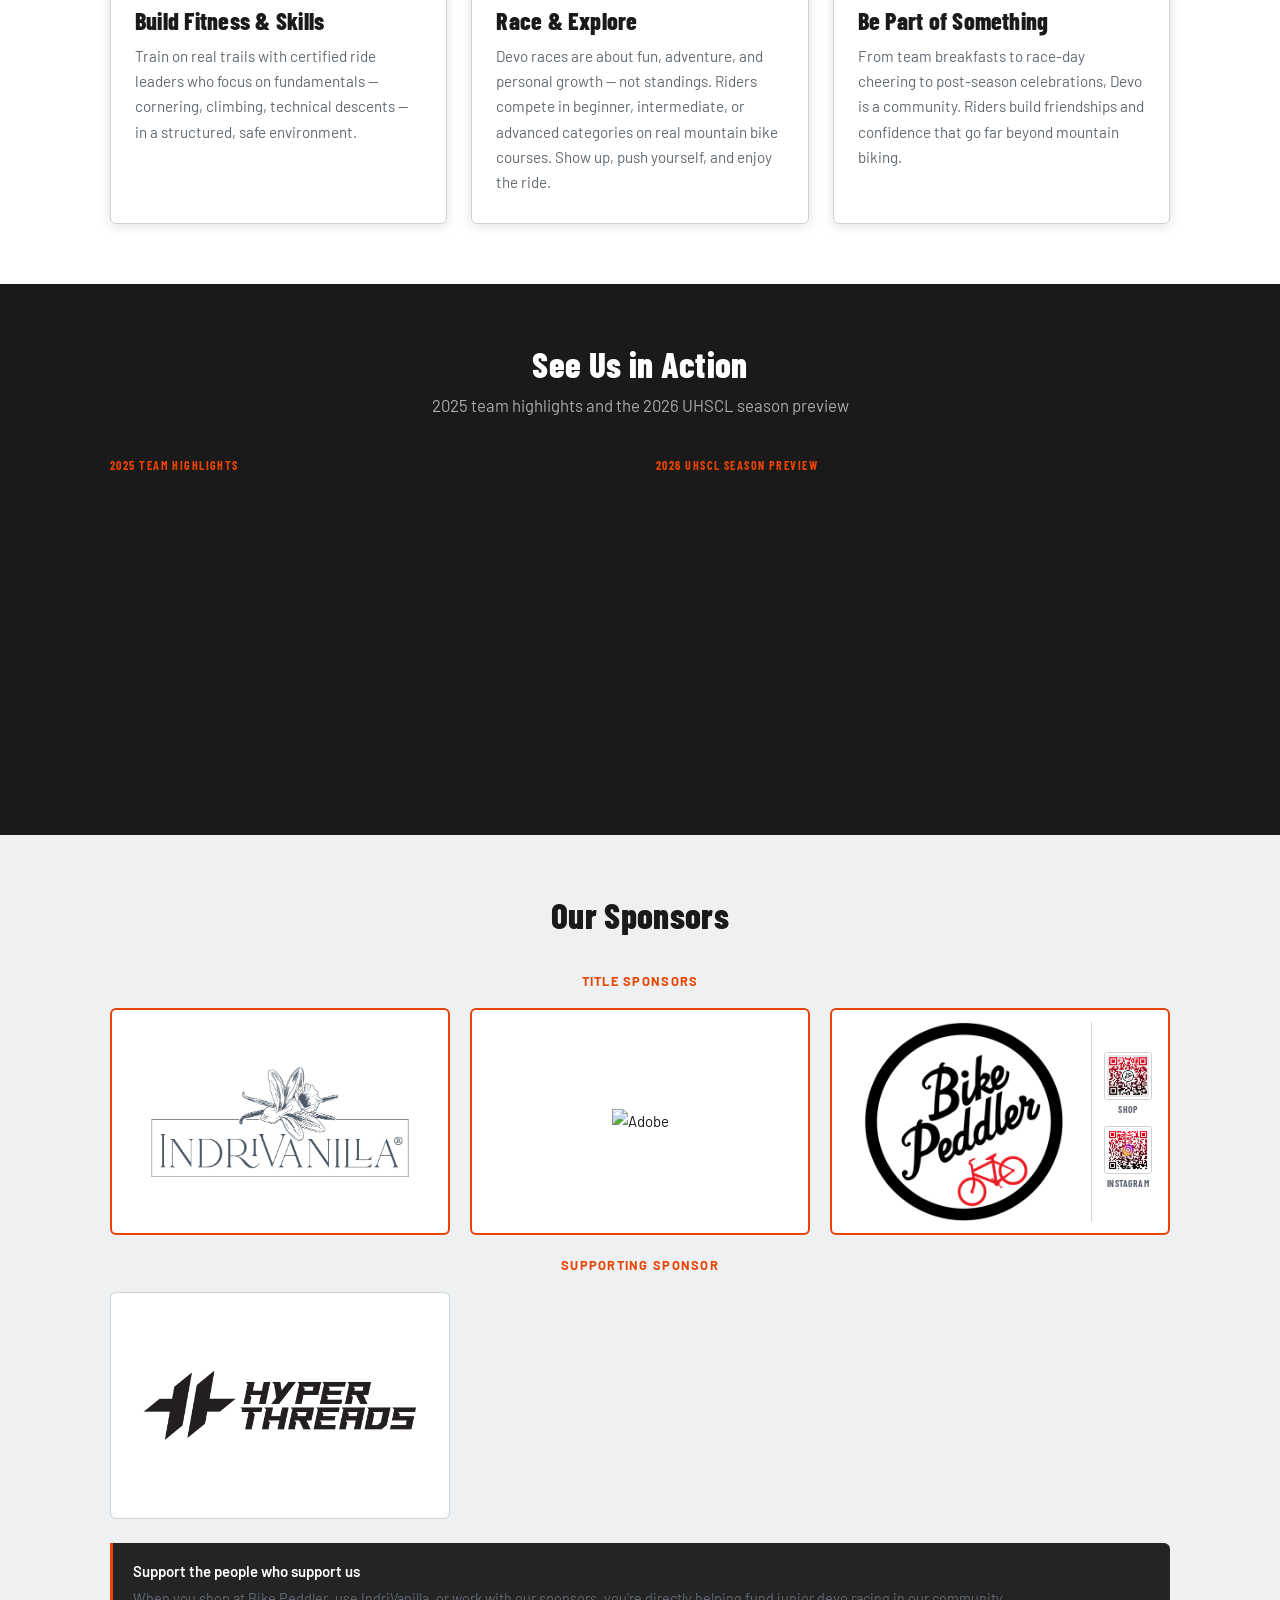
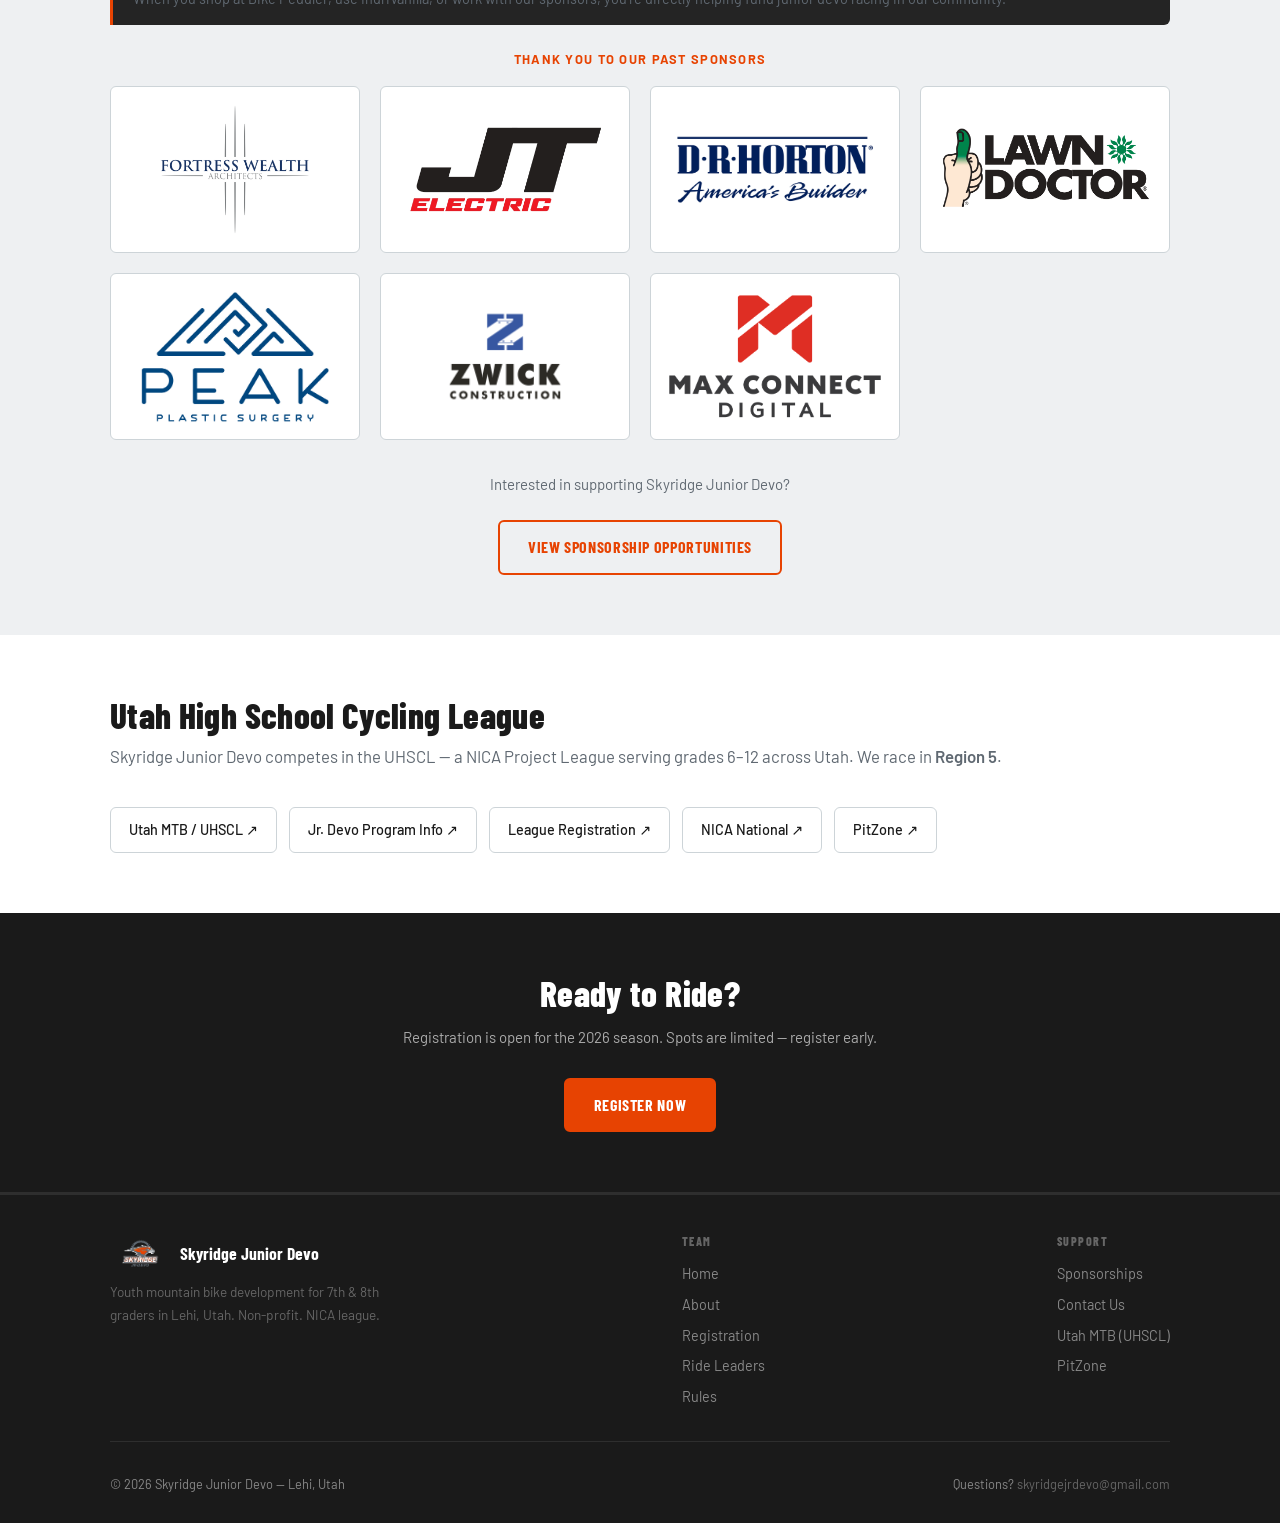
==== commit 3a27dd6e: "feat: reorganize sponsors for 2026 season with tiered display - Split 2025-sponsors/ into current-sp" ====
--- a/index.html
+++ b/index.html
@@ -24,6 +24,7 @@
         <a href="/registration.html" class="btn btn-primary">Register for 2026</a>
         <a href="/about.html" class="btn btn-outline">Learn About the Team</a>
       </div>
+      <p class="hero__presented-by">Presented by IndriVanilla &middot; Adobe &middot; Bike Peddler</p>
     </div>
     <div class="hero-logo-box">
       <img src="/assets/images/skyridge_jr_devo_falcon.png" alt="Skyridge Jr Devo">
@@ -137,55 +138,68 @@
       <h2>Our Sponsors</h2>
     </div>
 
-    <!-- this year sponsors -->
-    <p class="sponsor-section-label">Sponsors</p>
-    <div class="sponsor-featured-wrap">
-      <div class="sponsor-slot--hero">
-        <img src="/assets/images/sponsors/2025-sponsors/bike-peddler.png" alt="Bike Peddler">
-      </div>
-      <div class="sponsor-slot">
-        <img src="/assets/images/sponsors/2025-sponsors/hyper-threads.png" alt="Hyper Threads">
-      </div>
-    </div>
-
-    <!-- Bike Peddler QR codes -->
-    <div class="qr-row">
-      <div class="qr-card">
-        <img src="/assets/images/qr/qr-code-shop.png" alt="Scan to visit Bike Peddler">
-        <span class="qr-label">Shop Bike Peddler</span>
-      </div>
-      <div class="qr-card">
-        <img src="/assets/images/qr/qr-code-insta.png" alt="Follow Bike Peddler on Instagram">
-        <span class="qr-label">Follow on Instagram</span>
-      </div>
-    </div>
-
-    <!-- last year sponsors -->
-    <p class="sponsor-section-label">Last Year Sponsors</p>
+    <!-- title sponsors -->
+    <p class="sponsor-section-label">Title Sponsors</p>
+    <div class="sponsor-grid sponsor-grid--title">
+      <div class="sponsor-slot sponsor-slot--hero">
+        <img src="/assets/images/sponsors/current-sponsors/Indrivanilla Sponsor Logo.jpg" alt="IndriVanilla">
+      </div>
+      <div class="sponsor-slot sponsor-slot--hero">
+        <img src="/assets/images/sponsors/current-sponsors/adobe_corporate_logo.png" alt="Adobe">
+      </div>
+      <div class="sponsor-slot sponsor-slot--hero sponsor-slot--with-qr">
+        <img class="sponsor-logo" src="/assets/images/sponsors/current-sponsors/bike-peddler.png" alt="Bike Peddler">
+        <div class="sponsor-divider"></div>
+        <div class="qr-stack">
+          <div class="qr-item">
+            <img src="/assets/images/qr/qr-code-shop.png" alt="Shop Bike Peddler">
+            <span>Shop</span>
+          </div>
+          <div class="qr-item">
+            <img src="/assets/images/qr/qr-code-insta.png" alt="Follow Bike Peddler on Instagram">
+            <span>Instagram</span>
+          </div>
+        </div>
+      </div>
+    </div>
+
+    <!-- supporting sponsors -->
+    <p class="sponsor-section-label">Supporting Sponsor</p>
+    <div class="sponsor-grid sponsor-grid--title">
+      <div class="sponsor-slot">
+        <img src="/assets/images/sponsors/current-sponsors/hyper-threads.png" alt="Hyper Threads">
+      </div>
+    </div>
+
+    <!-- support cta -->
+    <div class="sponsor-cta">
+      <p class="sponsor-cta__heading">Support the people who support us</p>
+      <p class="sponsor-cta__body">When you shop at Bike Peddler, use IndriVanilla, or work with our sponsors, you're directly helping fund junior devo racing in our community.</p>
+    </div>
+
+    <!-- past sponsors -->
+    <p class="sponsor-section-label">Thank You to Our Past Sponsors</p>
     <div class="sponsor-grid">
       <div class="sponsor-slot">
-        <img src="/assets/images/sponsors/2025-sponsors/fortress-wealth.png" alt="Fortress Wealth Architects">
-      </div>
-      <div class="sponsor-slot">
-        <img src="/assets/images/sponsors/2025-sponsors/Indrivanilla Sponsor Logo.jpg" alt="IndriVanilla">
-      </div>
-      <div class="sponsor-slot">
-        <img src="/assets/images/sponsors/2025-sponsors/jt-electric.png" alt="JT Electric">
-      </div>
-      <div class="sponsor-slot">
-        <img src="/assets/images/sponsors/2025-sponsors/dr-horton.png" alt="D.R. Horton">
-      </div>
-      <div class="sponsor-slot">
-        <img src="/assets/images/sponsors/2025-sponsors/Lawn Doctor_Logo Text Enlarged_page-0001.jpg" alt="Lawn Doctor">
-      </div>
-      <div class="sponsor-slot">
-        <img src="/assets/images/sponsors/2025-sponsors/PEAKPlasticSurgery-FullLogo-Pantone541U.jpg" alt="PEAK Plastic Surgery">
-      </div>
-      <div class="sponsor-slot">
-        <img src="/assets/images/sponsors/2025-sponsors/z-wick.png" alt="Zwick Construction">
-      </div>
-      <div class="sponsor-slot">
-        <img src="/assets/images/sponsors/2025-sponsors/max Connect Sponsor Logo.png" alt="Max Connect Digital">
+        <img src="/assets/images/sponsors/prior-sponsors/fortress-wealth.png" alt="Fortress Wealth Architects">
+      </div>
+      <div class="sponsor-slot">
+        <img src="/assets/images/sponsors/prior-sponsors/jt-electric.png" alt="JT Electric">
+      </div>
+      <div class="sponsor-slot">
+        <img src="/assets/images/sponsors/prior-sponsors/dr-horton.png" alt="D.R. Horton">
+      </div>
+      <div class="sponsor-slot">
+        <img src="/assets/images/sponsors/prior-sponsors/Lawn Doctor_Logo Text Enlarged_page-0001.jpg" alt="Lawn Doctor">
+      </div>
+      <div class="sponsor-slot">
+        <img src="/assets/images/sponsors/prior-sponsors/PEAKPlasticSurgery-FullLogo-Pantone541U.jpg" alt="PEAK Plastic Surgery">
+      </div>
+      <div class="sponsor-slot">
+        <img src="/assets/images/sponsors/prior-sponsors/z-wick.png" alt="Zwick Construction">
+      </div>
+      <div class="sponsor-slot">
+        <img src="/assets/images/sponsors/prior-sponsors/max Connect Sponsor Logo.png" alt="Max Connect Digital">
       </div>
     </div>
 
--- a/css/style.css
+++ b/css/style.css
@@ -894,7 +894,7 @@
   width: min(320px, 100%);
   aspect-ratio: 3 / 2;
   background: #ffffff;
-  border: 2px solid var(--accent);
+  border: 2px solid var(--orange);
   border-radius: var(--radius);
   display: flex;
   align-items: center;
@@ -915,9 +915,103 @@
   font-weight: 700;
   letter-spacing: 0.1em;
   text-transform: uppercase;
-  color: var(--accent);
+  color: var(--orange);
   text-align: center;
   margin-bottom: 16px;
+}
+
+/* Title sponsor grid — 3 equal columns, collapses to 1 on mobile */
+.sponsor-grid--title {
+  grid-template-columns: repeat(3, 1fr);
+  margin-bottom: 20px;
+}
+@media (max-width: 559px) { .sponsor-grid--title { grid-template-columns: 1fr; } }
+.sponsor-grid--title .sponsor-slot--hero {
+  width: 100%;
+}
+
+/* Bike Peddler slot: logo left, QR codes stacked right */
+.sponsor-slot--with-qr {
+  display: flex;
+  align-items: center;
+  justify-content: space-between;
+  gap: 12px;
+  padding: 12px 16px;
+}
+.sponsor-slot--with-qr .sponsor-logo {
+  flex: 1;
+  min-width: 0;
+  max-width: 100%;
+  max-height: 100%;
+  object-fit: contain;
+}
+.sponsor-divider {
+  width: 1px;
+  background: var(--light-border);
+  align-self: stretch;
+  flex-shrink: 0;
+}
+.qr-stack {
+  display: flex;
+  flex-direction: column;
+  gap: 8px;
+  align-items: center;
+  flex-shrink: 0;
+}
+.qr-item {
+  display: flex;
+  flex-direction: column;
+  align-items: center;
+  gap: 2px;
+}
+.qr-item img {
+  width: 48px;
+  height: 48px;
+  object-fit: contain;
+  background: #fff;
+  border: 1px solid var(--light-border);
+  border-radius: 3px;
+  padding: 2px;
+}
+.qr-item span {
+  font-family: 'Barlow Condensed', sans-serif;
+  font-size: 0.6rem;
+  font-weight: 700;
+  text-transform: uppercase;
+  letter-spacing: 0.05em;
+  color: var(--text-muted);
+}
+
+/* Support our sponsors CTA */
+.sponsor-cta {
+  border-left: 3px solid var(--orange);
+  background: var(--dark-2);
+  padding: 16px 20px;
+  margin: 24px 0;
+  border-radius: 0 var(--radius) var(--radius) 0;
+}
+.sponsor-cta__heading {
+  font-weight: 600;
+  margin-bottom: 4px;
+  color: var(--text-light);
+}
+.sponsor-cta__body {
+  color: var(--text-muted);
+  font-size: 0.9rem;
+  line-height: 1.5;
+  margin: 0;
+}
+
+/* Hero "Presented by" sponsor line */
+.hero__presented-by {
+  font-size: 0.75rem;
+  font-family: 'Barlow Condensed', sans-serif;
+  font-weight: 700;
+  text-transform: uppercase;
+  letter-spacing: 0.1em;
+  color: var(--orange);
+  margin-top: 12px;
+  margin-bottom: 0;
 }
 
 /* ----- FOOTER ----- */
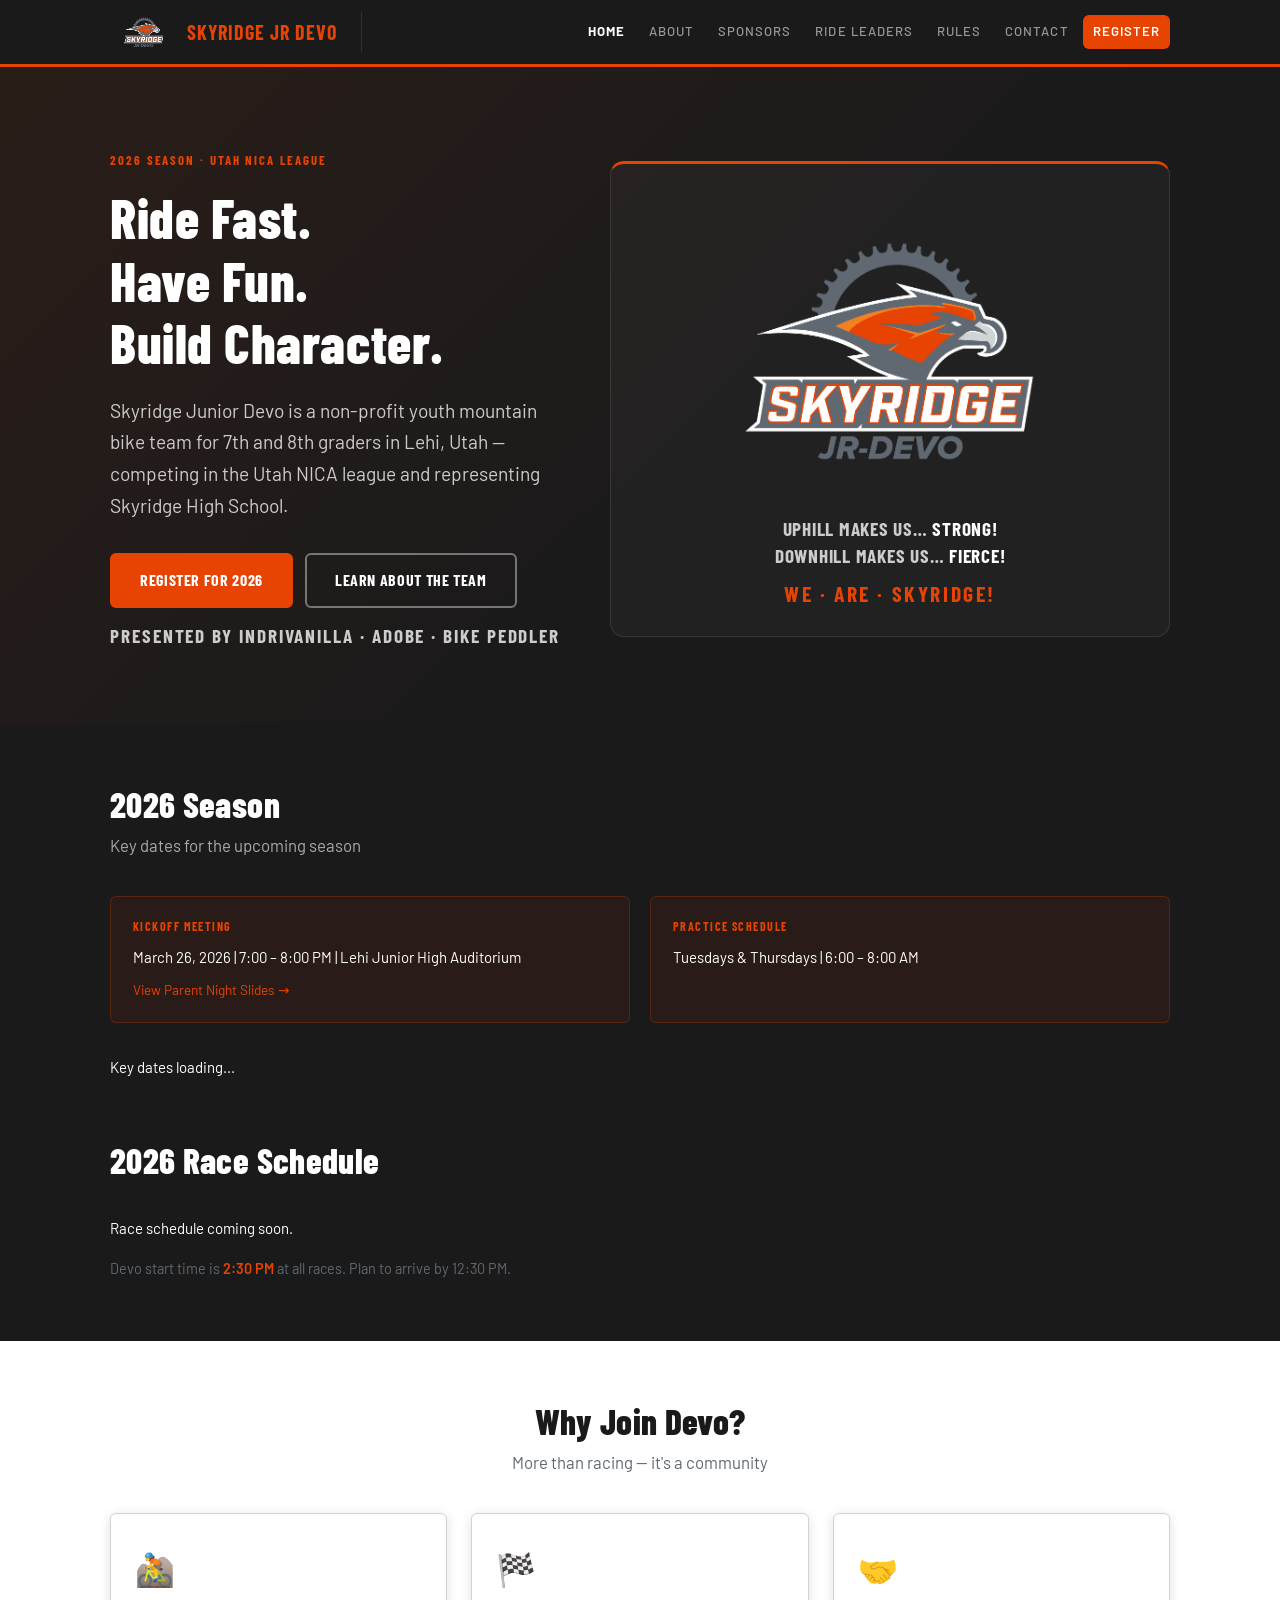
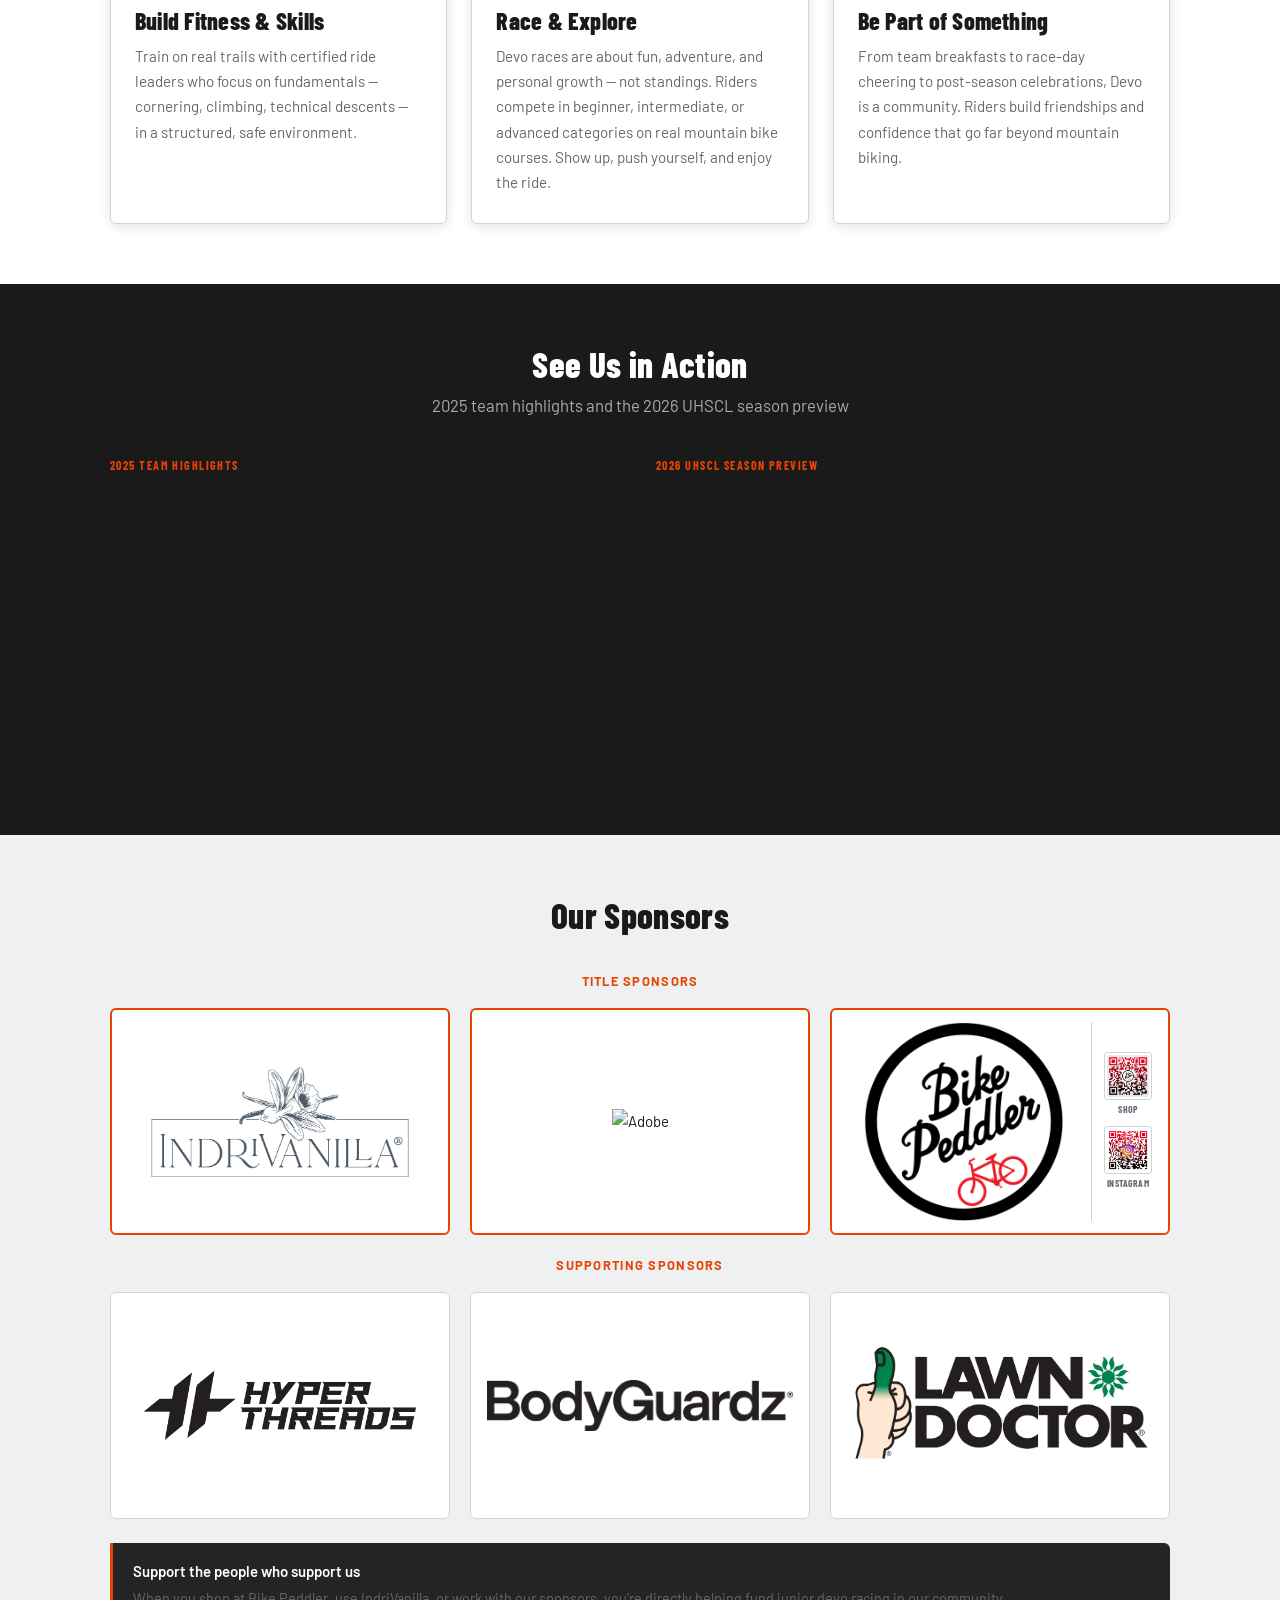
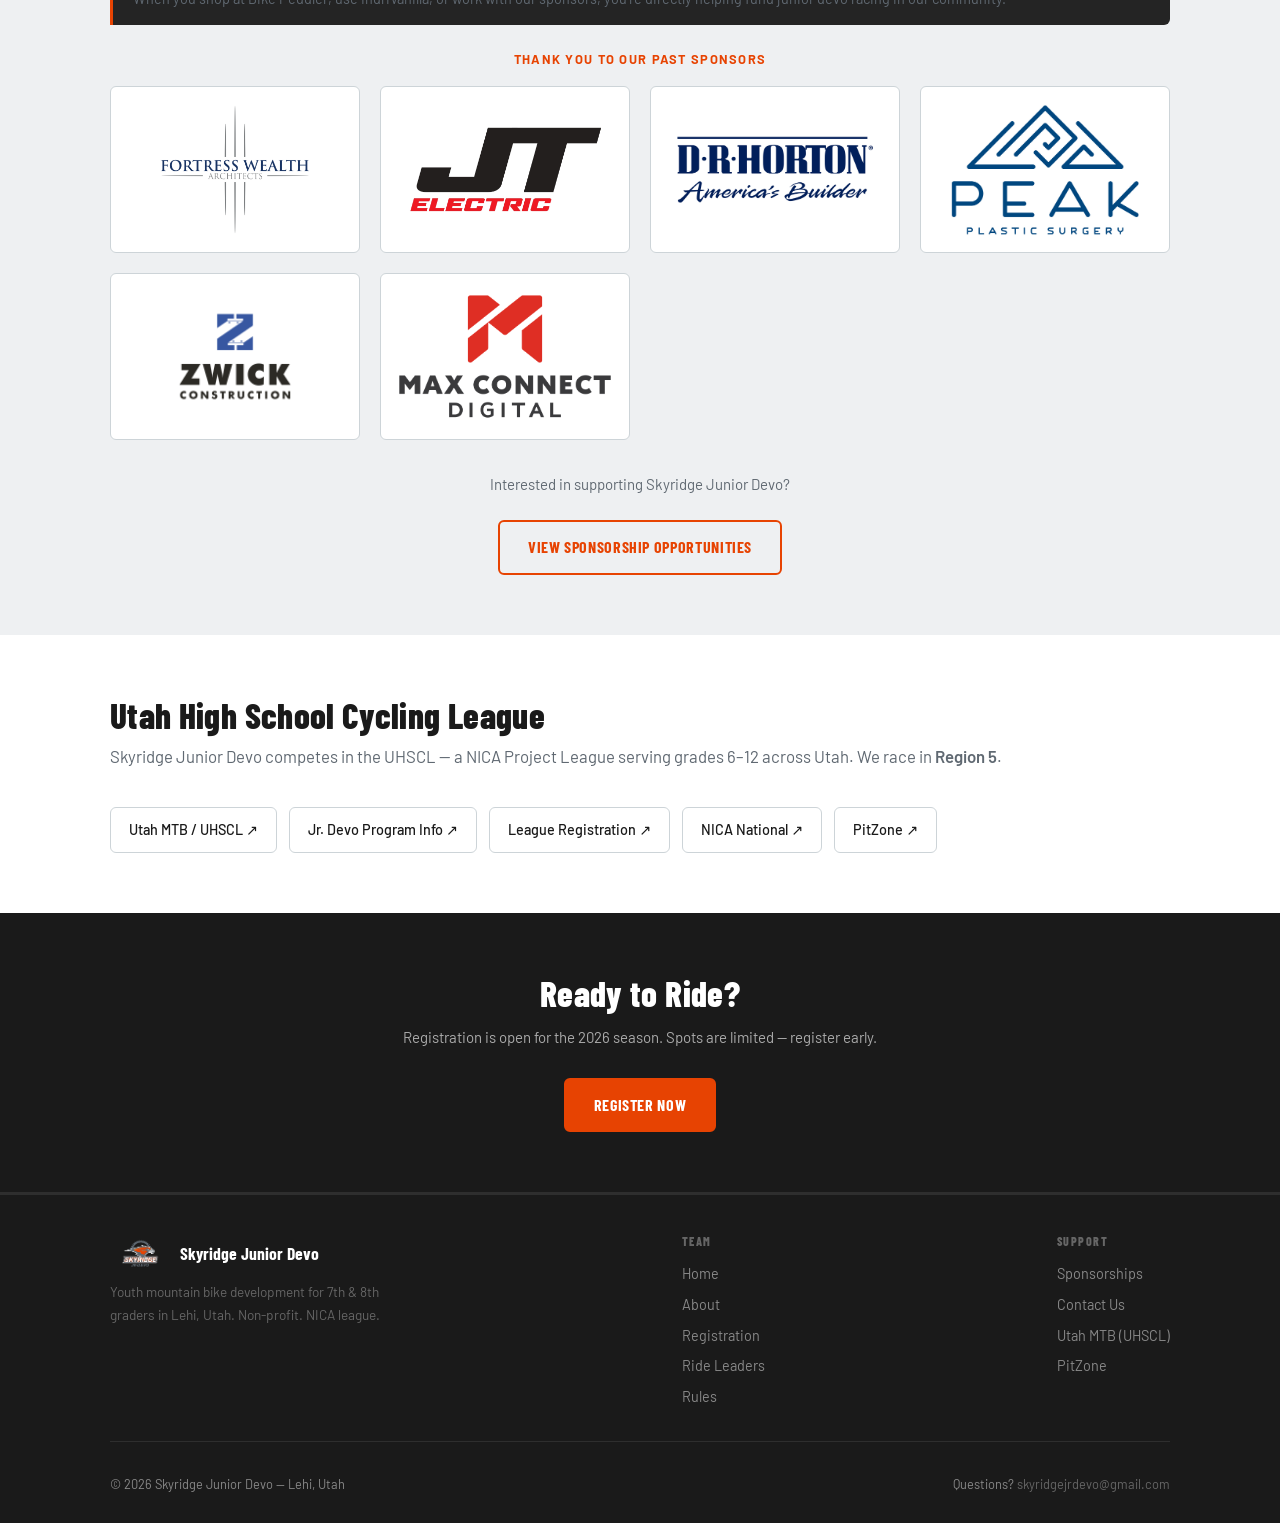
==== commit 7dde04dd: "feat: add BodyGuardz and Lawn Doctor as supporting sponsors - Add BodyGuardz (PNG wordmark from Down" ====
--- a/index.html
+++ b/index.html
@@ -164,10 +164,16 @@
     </div>
 
     <!-- supporting sponsors -->
-    <p class="sponsor-section-label">Supporting Sponsor</p>
+    <p class="sponsor-section-label">Supporting Sponsors</p>
     <div class="sponsor-grid sponsor-grid--title">
       <div class="sponsor-slot">
         <img src="/assets/images/sponsors/current-sponsors/hyper-threads.png" alt="Hyper Threads">
+      </div>
+      <div class="sponsor-slot">
+        <img src="/assets/images/sponsors/current-sponsors/bodyguardz.png" alt="BodyGuardz">
+      </div>
+      <div class="sponsor-slot">
+        <img src="/assets/images/sponsors/current-sponsors/lawn-doctor.jpg" alt="Lawn Doctor">
       </div>
     </div>
 
@@ -188,9 +194,6 @@
       </div>
       <div class="sponsor-slot">
         <img src="/assets/images/sponsors/prior-sponsors/dr-horton.png" alt="D.R. Horton">
-      </div>
-      <div class="sponsor-slot">
-        <img src="/assets/images/sponsors/prior-sponsors/Lawn Doctor_Logo Text Enlarged_page-0001.jpg" alt="Lawn Doctor">
       </div>
       <div class="sponsor-slot">
         <img src="/assets/images/sponsors/prior-sponsors/PEAKPlasticSurgery-FullLogo-Pantone541U.jpg" alt="PEAK Plastic Surgery">
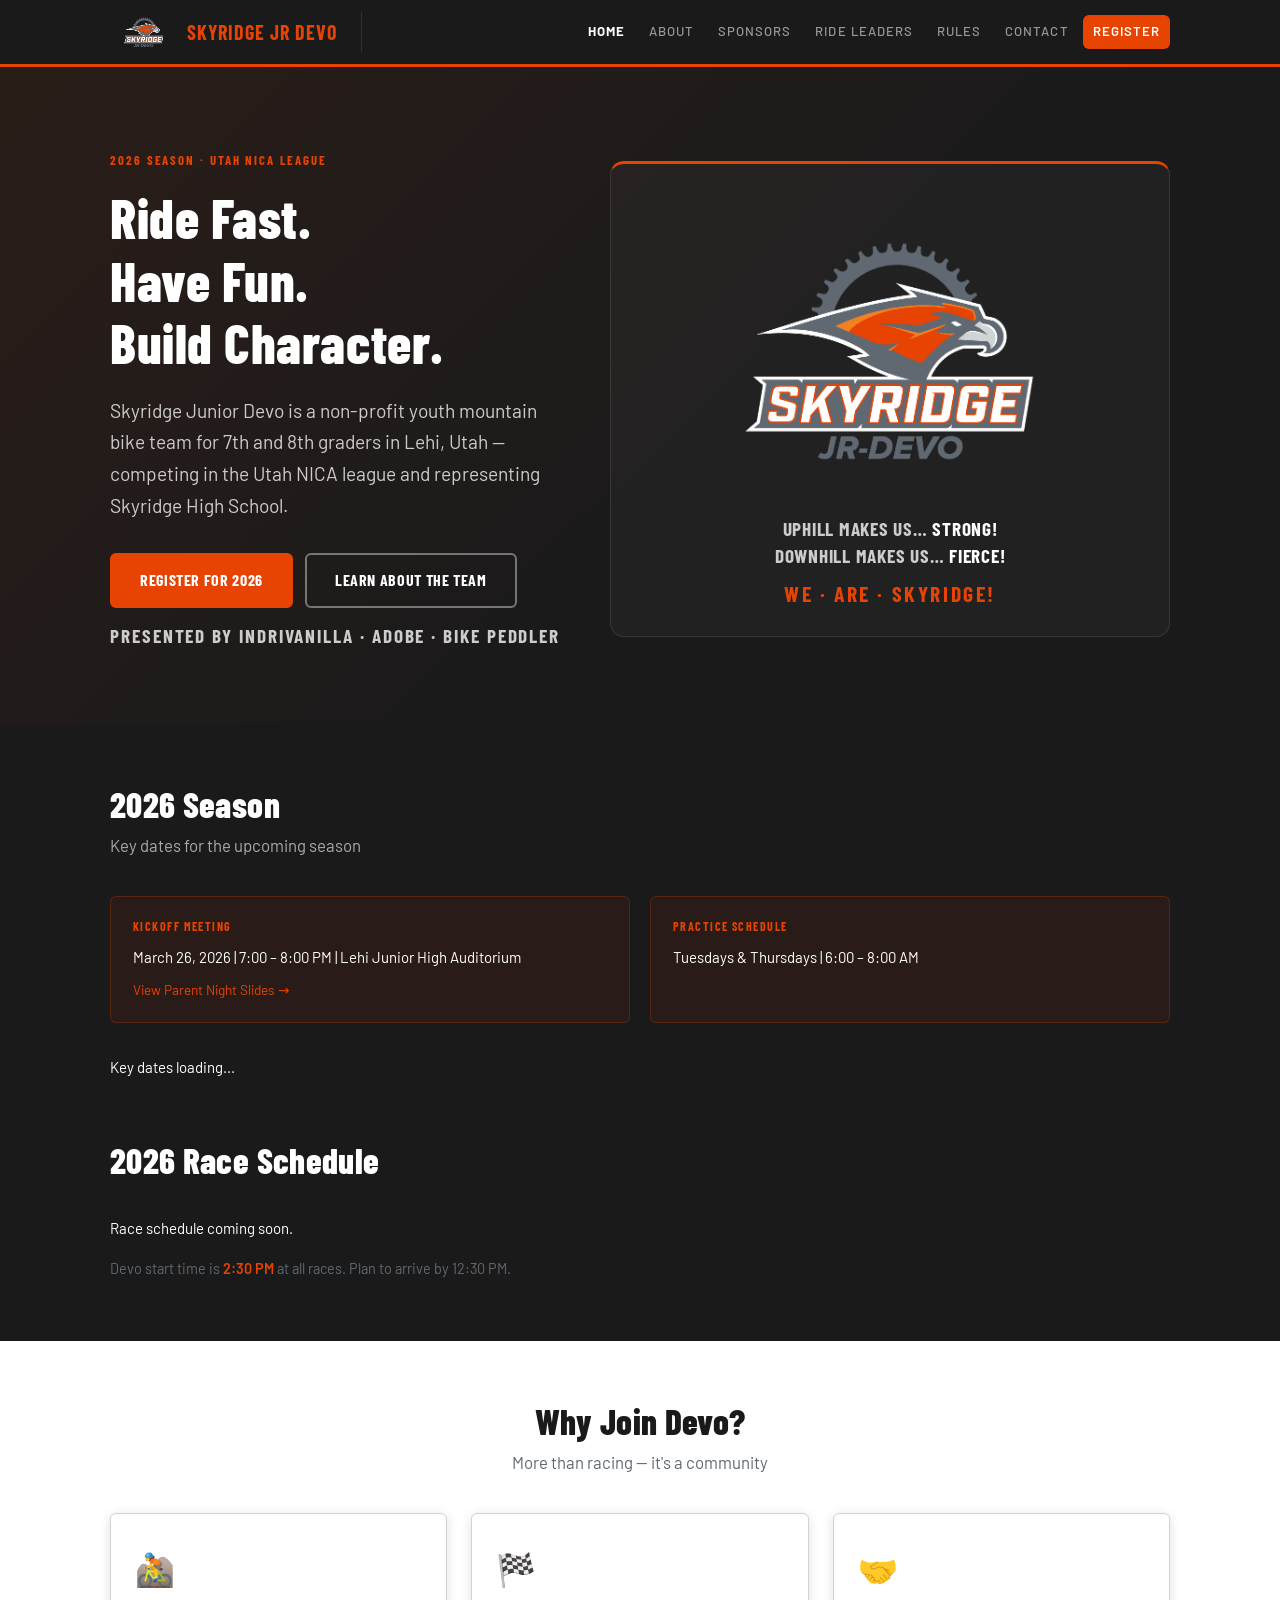
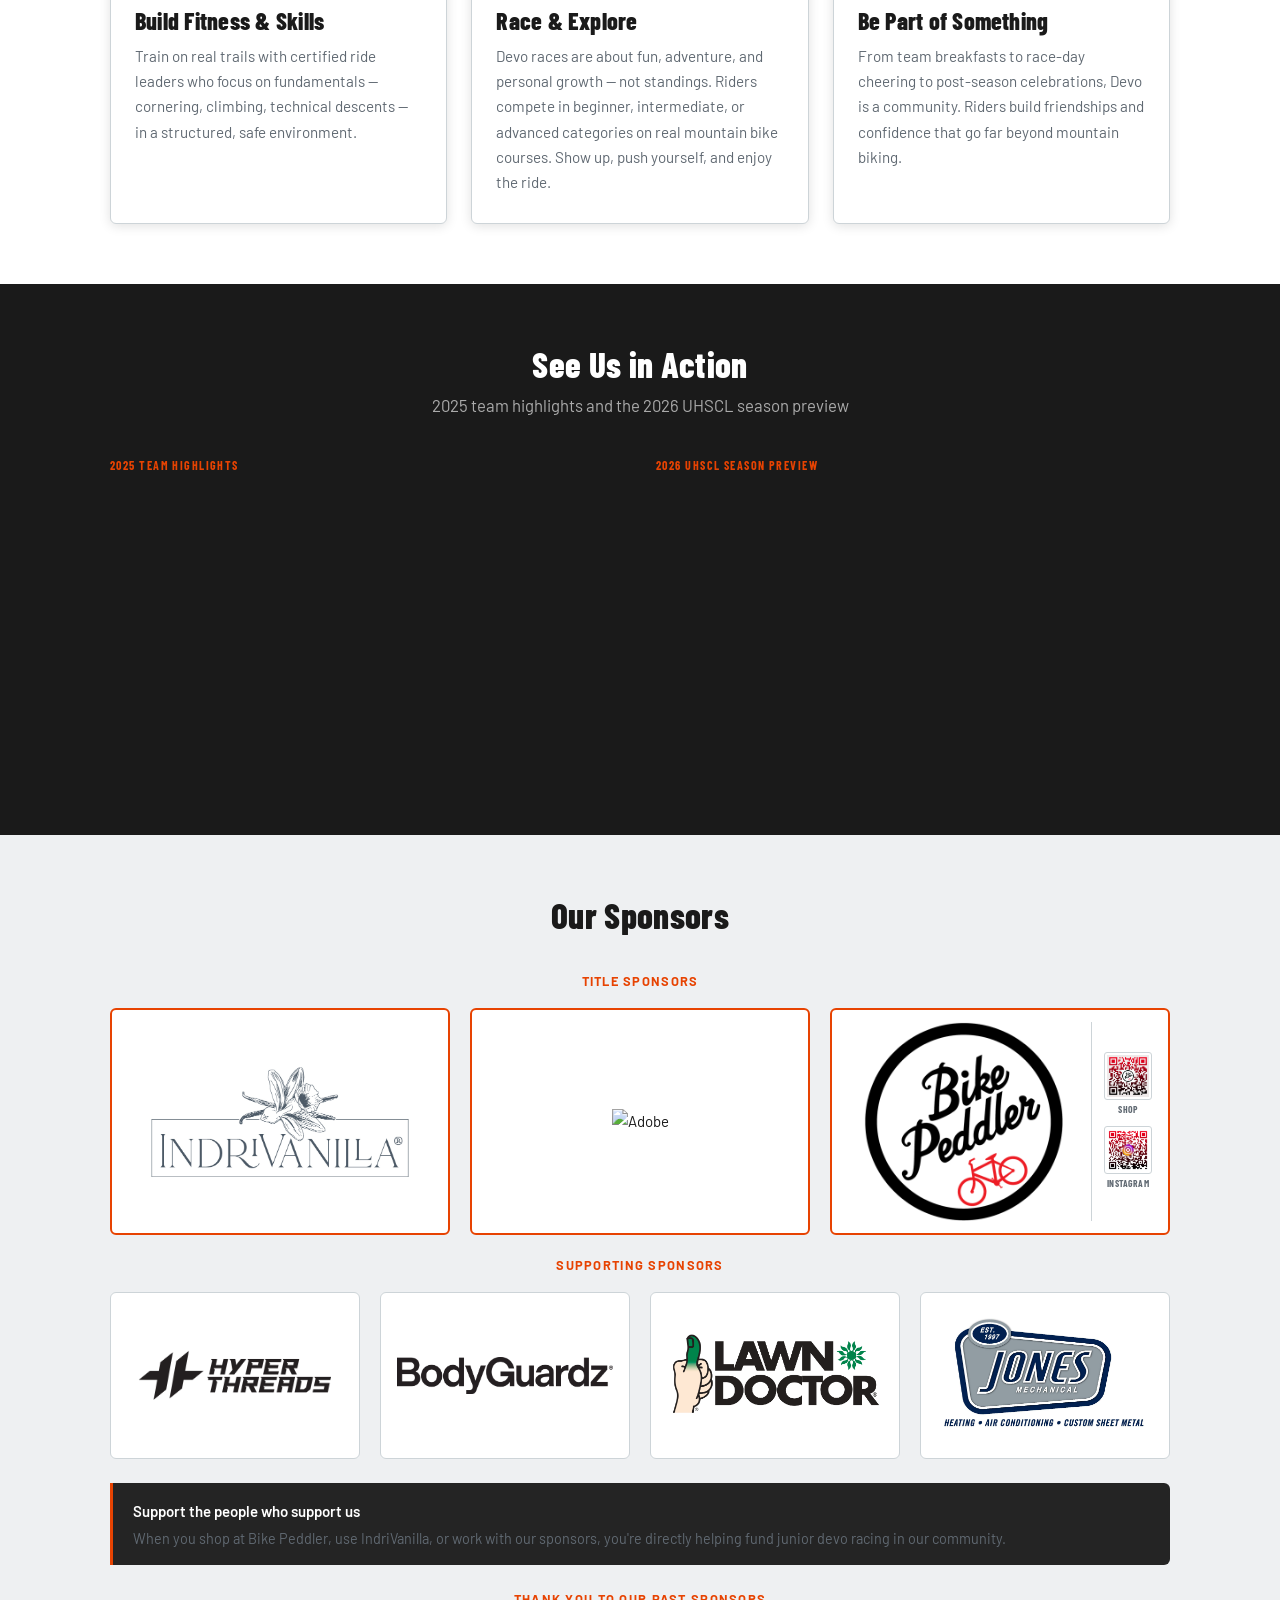
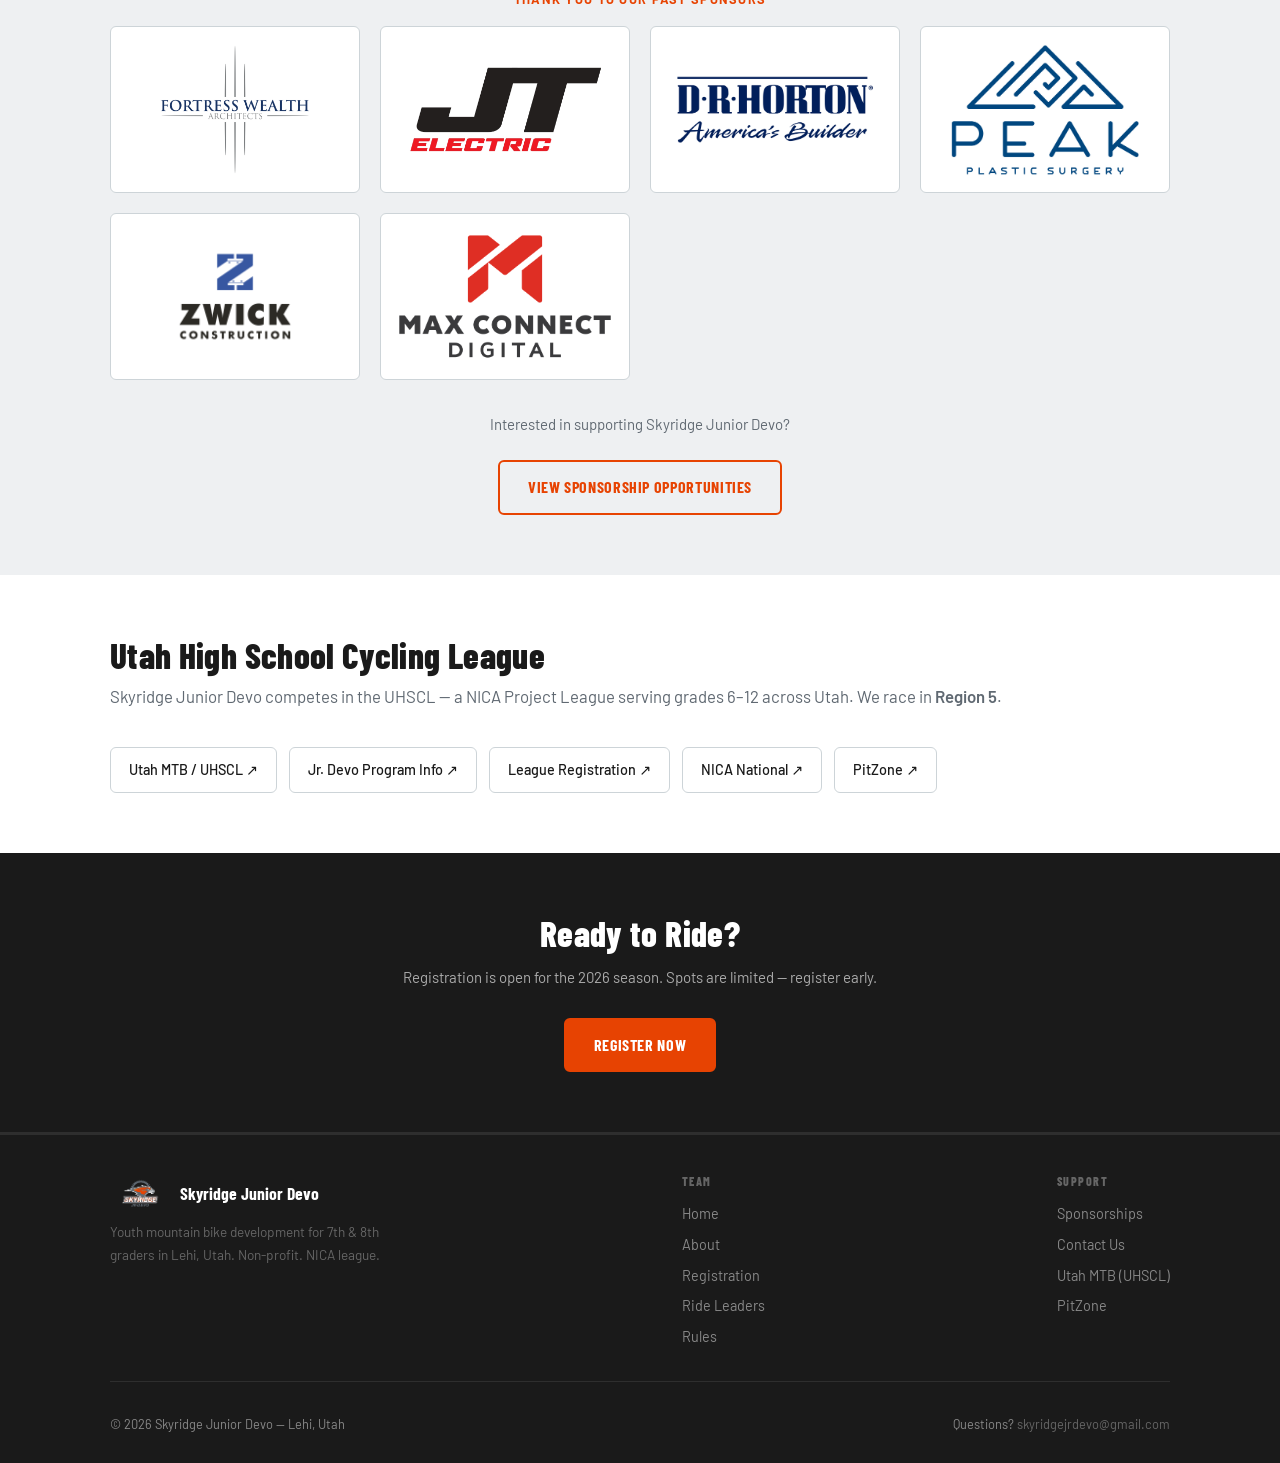
==== commit cfe666d1: "feat: add Jones Mechanical as supporting sponsor - Add jones-mechanical.jpg (1700×910 JPEG, kept as-" ====
--- a/index.html
+++ b/index.html
@@ -165,7 +165,7 @@
 
     <!-- supporting sponsors -->
     <p class="sponsor-section-label">Supporting Sponsors</p>
-    <div class="sponsor-grid sponsor-grid--title">
+    <div class="sponsor-grid">
       <div class="sponsor-slot">
         <img src="/assets/images/sponsors/current-sponsors/hyper-threads.png" alt="Hyper Threads">
       </div>
@@ -174,6 +174,9 @@
       </div>
       <div class="sponsor-slot">
         <img src="/assets/images/sponsors/current-sponsors/lawn-doctor.jpg" alt="Lawn Doctor">
+      </div>
+      <div class="sponsor-slot">
+        <img src="/assets/images/sponsors/current-sponsors/jones-mechanical.jpg" alt="Jones Mechanical">
       </div>
     </div>
 
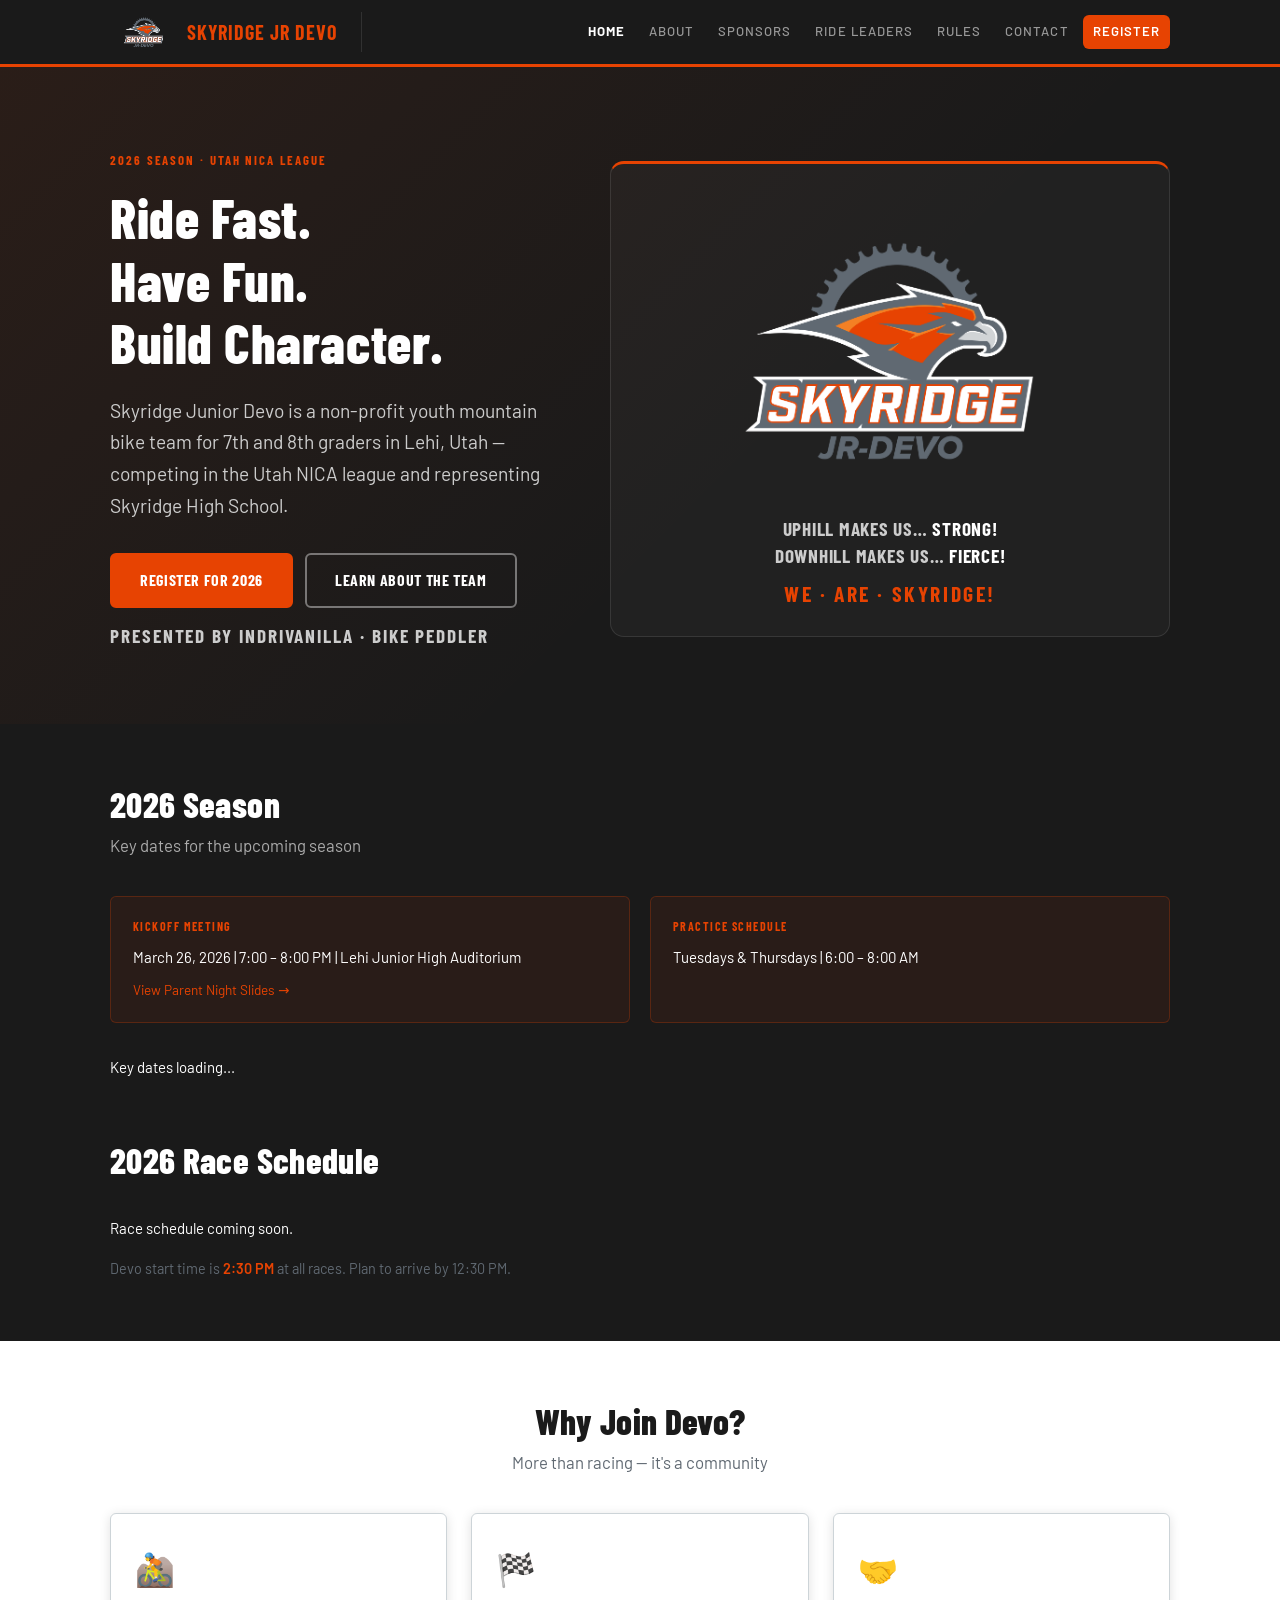
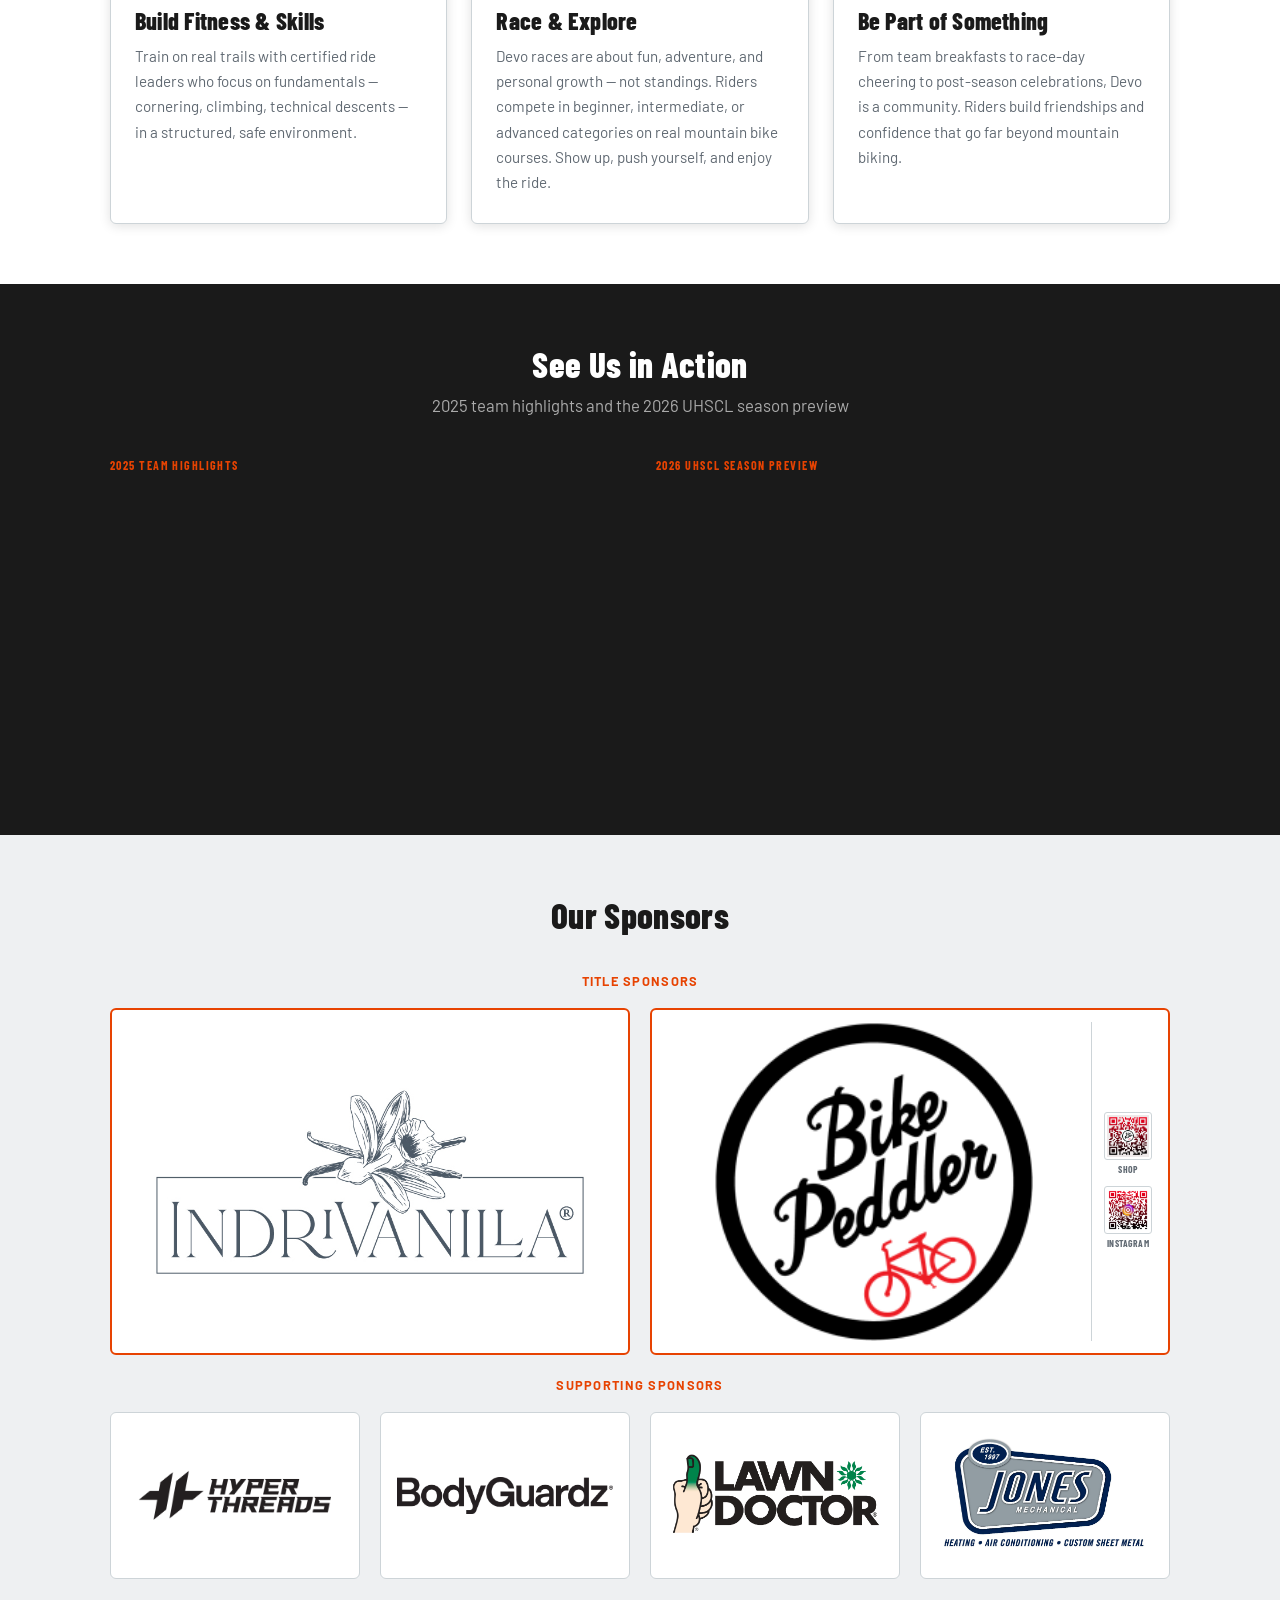
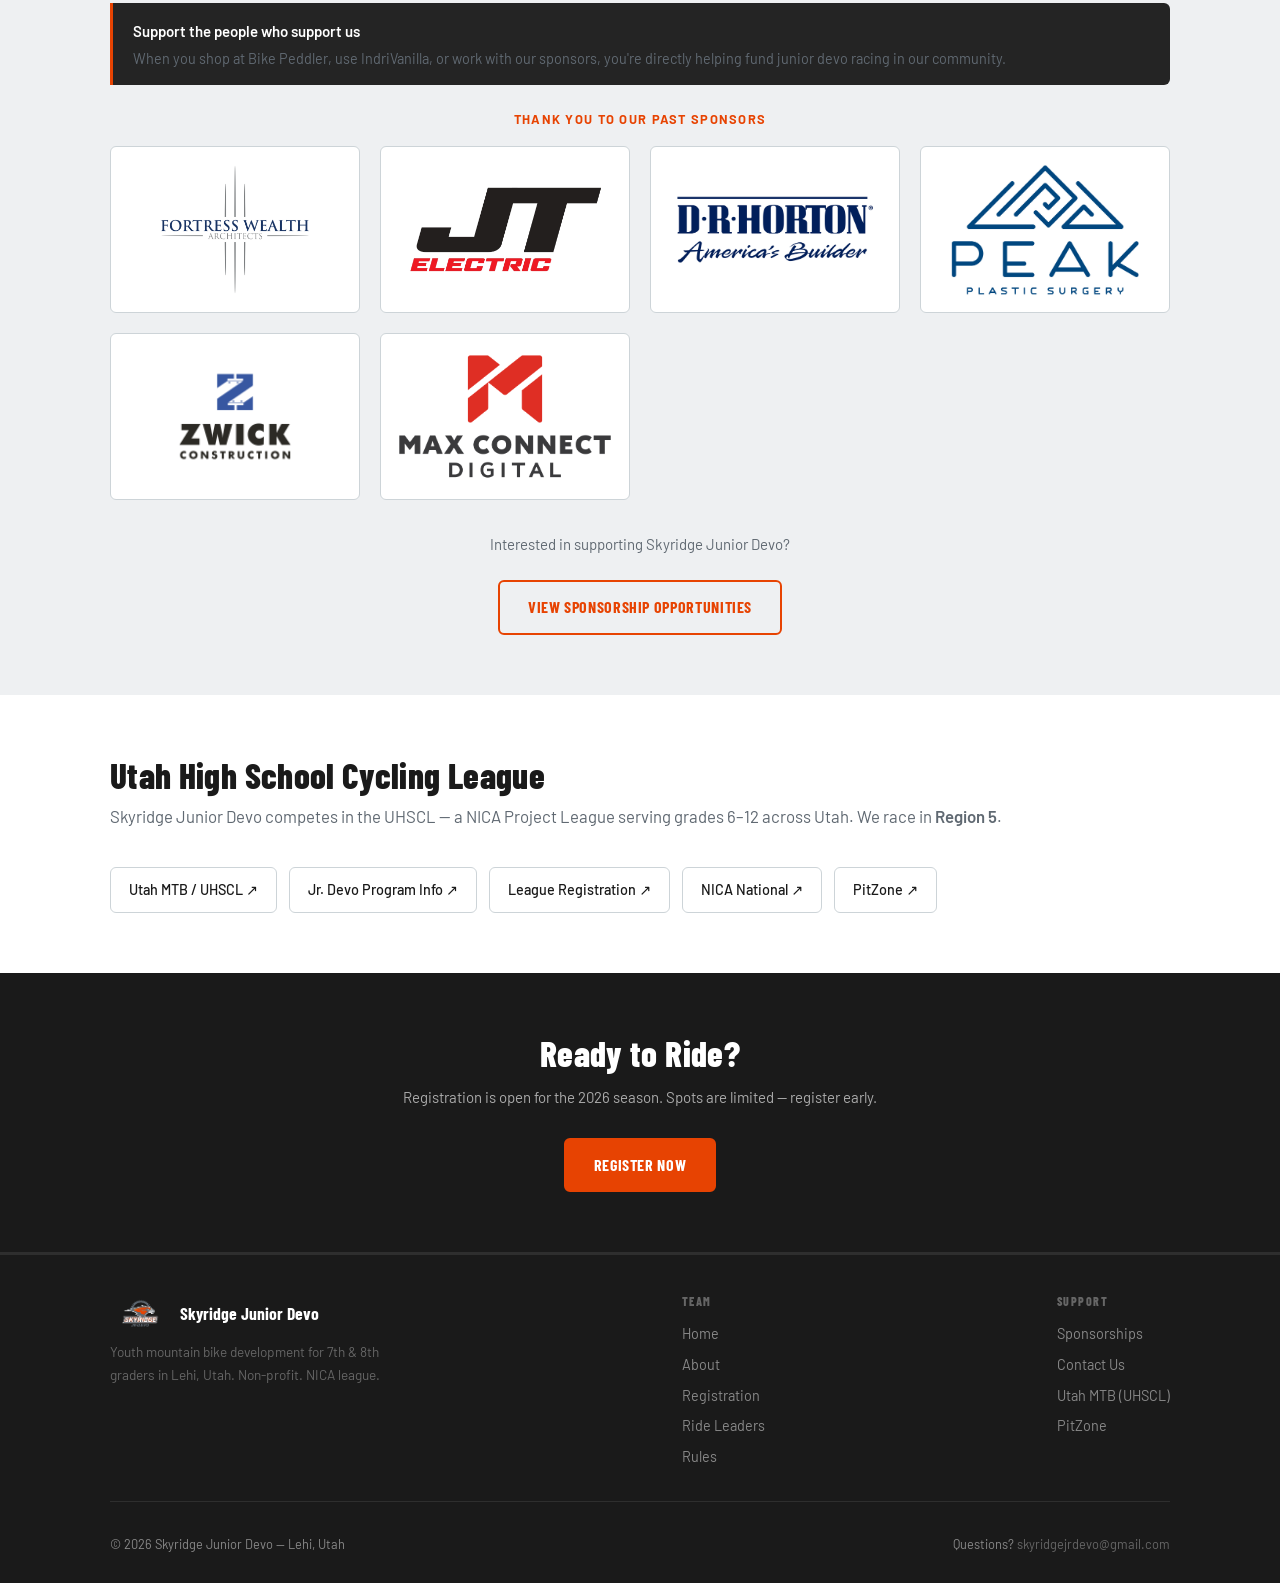
==== commit 46c551c2: "feat: remove Adobe from sponsors (reclassified as donor) - Remove Adobe slot from Title Sponsors gri" ====
--- a/index.html
+++ b/index.html
@@ -24,7 +24,7 @@
         <a href="/registration.html" class="btn btn-primary">Register for 2026</a>
         <a href="/about.html" class="btn btn-outline">Learn About the Team</a>
       </div>
-      <p class="hero__presented-by">Presented by IndriVanilla &middot; Adobe &middot; Bike Peddler</p>
+      <p class="hero__presented-by">Presented by IndriVanilla &middot; Bike Peddler</p>
     </div>
     <div class="hero-logo-box">
       <img src="/assets/images/skyridge_jr_devo_falcon.png" alt="Skyridge Jr Devo">
@@ -143,9 +143,6 @@
     <div class="sponsor-grid sponsor-grid--title">
       <div class="sponsor-slot sponsor-slot--hero">
         <img src="/assets/images/sponsors/current-sponsors/Indrivanilla Sponsor Logo.jpg" alt="IndriVanilla">
-      </div>
-      <div class="sponsor-slot sponsor-slot--hero">
-        <img src="/assets/images/sponsors/current-sponsors/adobe_corporate_logo.png" alt="Adobe">
       </div>
       <div class="sponsor-slot sponsor-slot--hero sponsor-slot--with-qr">
         <img class="sponsor-logo" src="/assets/images/sponsors/current-sponsors/bike-peddler.png" alt="Bike Peddler">
--- a/css/style.css
+++ b/css/style.css
@@ -920,9 +920,9 @@
   margin-bottom: 16px;
 }
 
-/* Title sponsor grid — 3 equal columns, collapses to 1 on mobile */
+/* Title sponsor grid — 2 equal columns, collapses to 1 on mobile */
 .sponsor-grid--title {
-  grid-template-columns: repeat(3, 1fr);
+  grid-template-columns: repeat(2, 1fr);
   margin-bottom: 20px;
 }
 @media (max-width: 559px) { .sponsor-grid--title { grid-template-columns: 1fr; } }
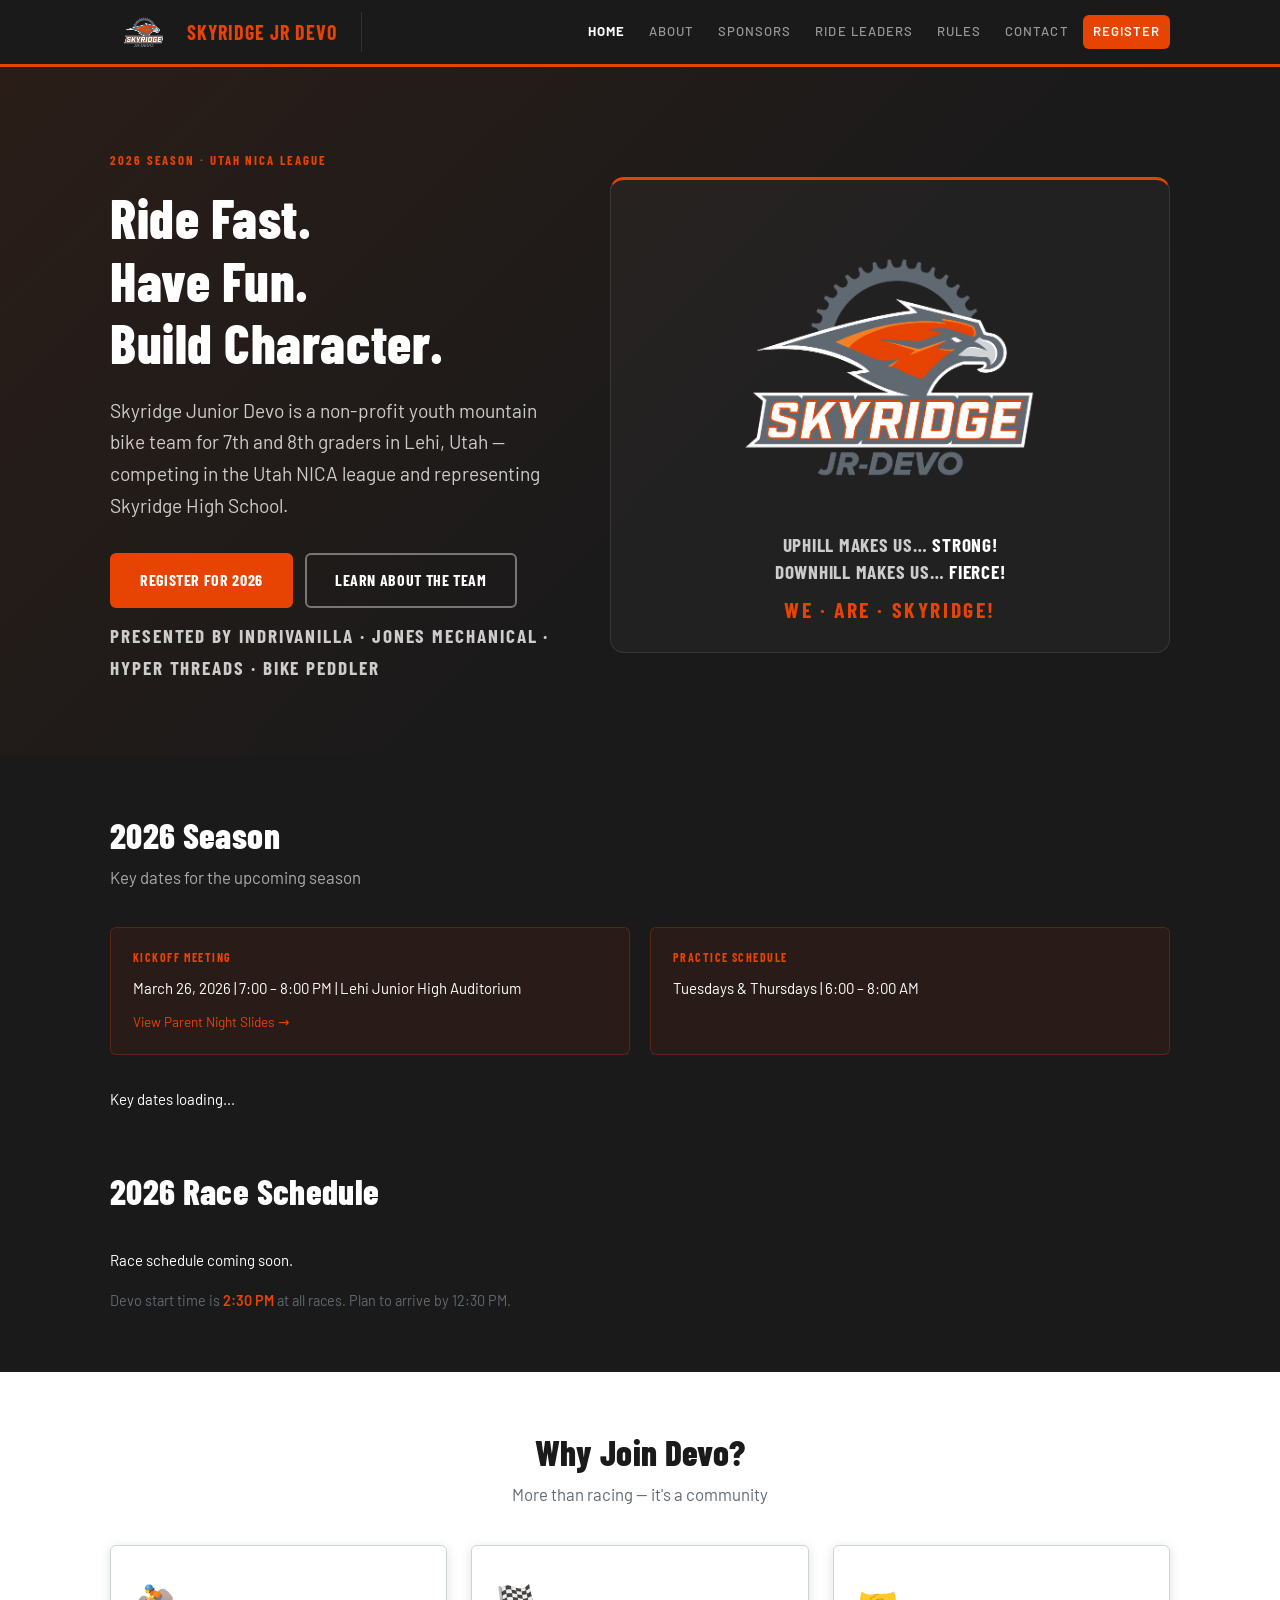
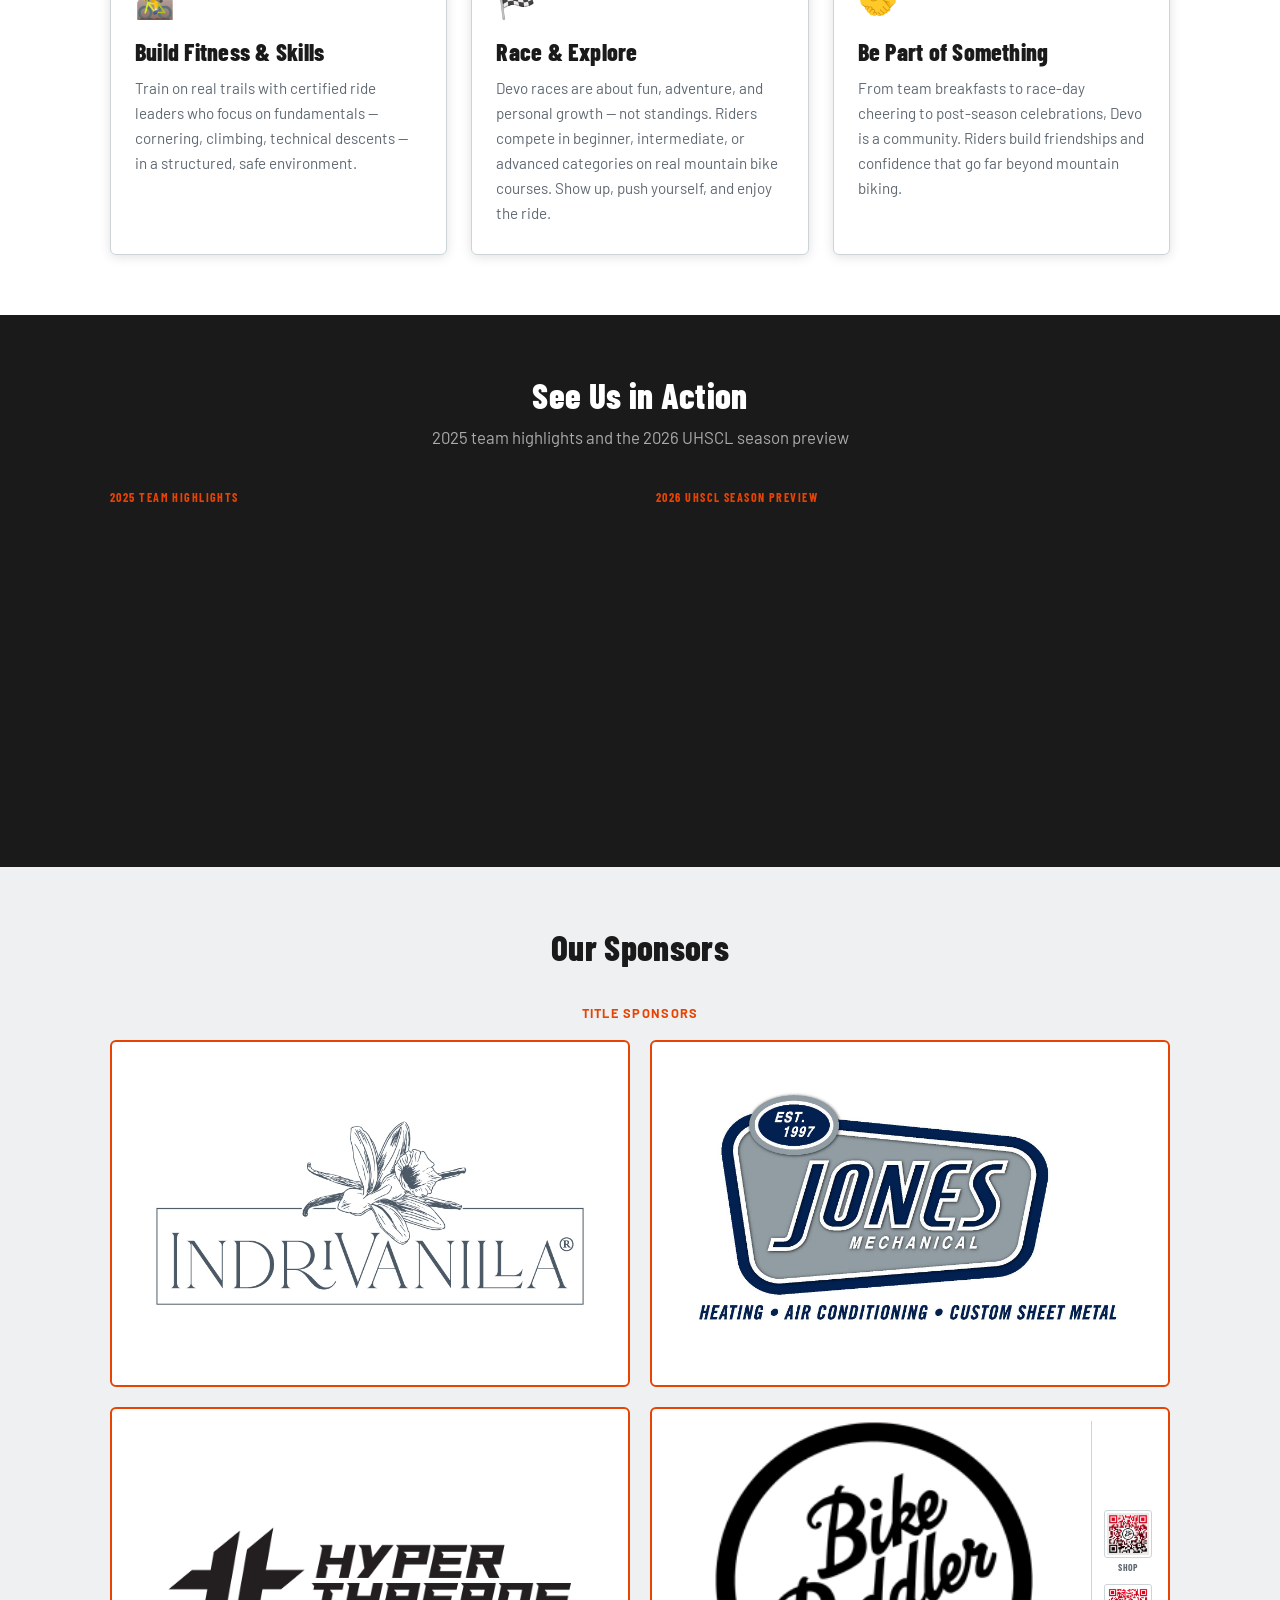
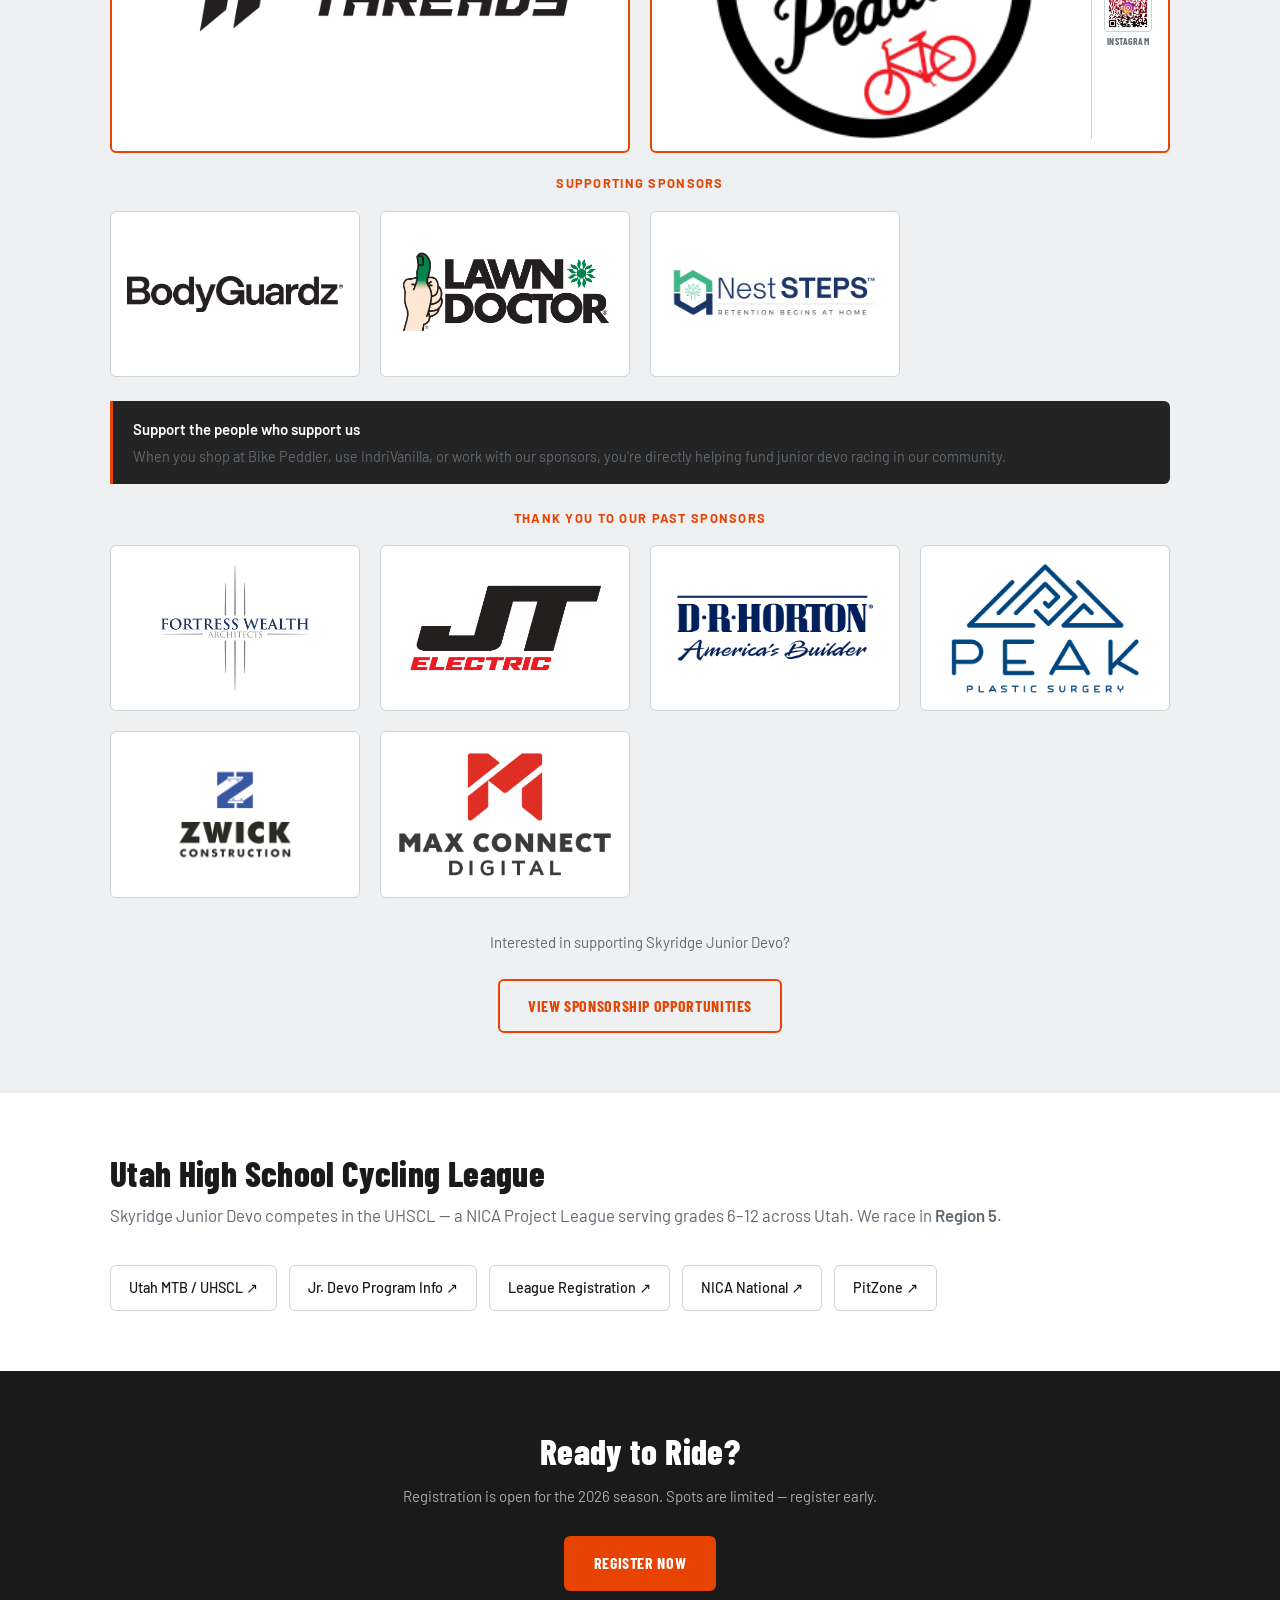
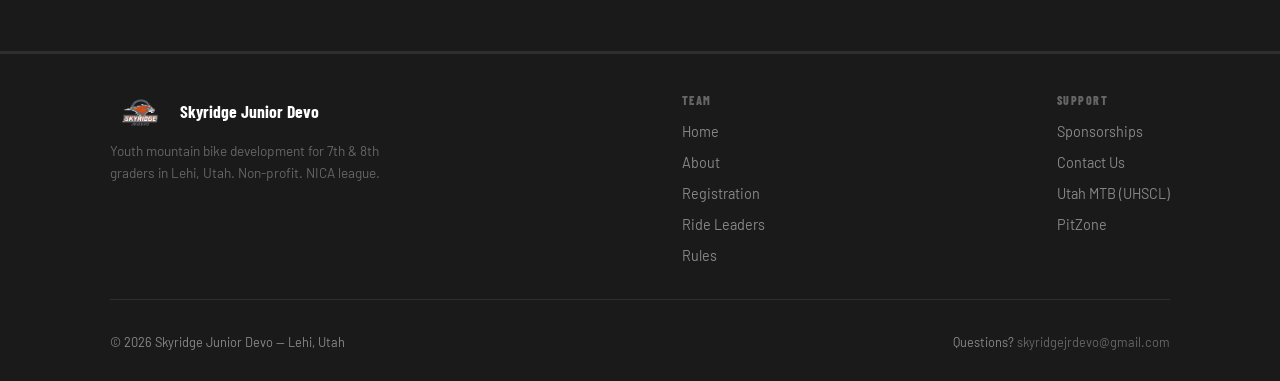
==== commit cdccaf8a: "feat: add Nest STEPS and restructure sponsor tiers - Add Nest STEPS as supporting sponsor (nest-step" ====
--- a/index.html
+++ b/index.html
@@ -24,7 +24,7 @@
         <a href="/registration.html" class="btn btn-primary">Register for 2026</a>
         <a href="/about.html" class="btn btn-outline">Learn About the Team</a>
       </div>
-      <p class="hero__presented-by">Presented by IndriVanilla &middot; Bike Peddler</p>
+      <p class="hero__presented-by">Presented by IndriVanilla &middot; Jones Mechanical &middot; Hyper Threads &middot; Bike Peddler</p>
     </div>
     <div class="hero-logo-box">
       <img src="/assets/images/skyridge_jr_devo_falcon.png" alt="Skyridge Jr Devo">
@@ -143,6 +143,12 @@
     <div class="sponsor-grid sponsor-grid--title">
       <div class="sponsor-slot sponsor-slot--hero">
         <img src="/assets/images/sponsors/current-sponsors/Indrivanilla Sponsor Logo.jpg" alt="IndriVanilla">
+      </div>
+      <div class="sponsor-slot sponsor-slot--hero">
+        <img src="/assets/images/sponsors/current-sponsors/jones-mechanical.jpg" alt="Jones Mechanical">
+      </div>
+      <div class="sponsor-slot sponsor-slot--hero">
+        <img src="/assets/images/sponsors/current-sponsors/hyper-threads.png" alt="Hyper Threads">
       </div>
       <div class="sponsor-slot sponsor-slot--hero sponsor-slot--with-qr">
         <img class="sponsor-logo" src="/assets/images/sponsors/current-sponsors/bike-peddler.png" alt="Bike Peddler">
@@ -164,16 +170,13 @@
     <p class="sponsor-section-label">Supporting Sponsors</p>
     <div class="sponsor-grid">
       <div class="sponsor-slot">
-        <img src="/assets/images/sponsors/current-sponsors/hyper-threads.png" alt="Hyper Threads">
-      </div>
-      <div class="sponsor-slot">
         <img src="/assets/images/sponsors/current-sponsors/bodyguardz.png" alt="BodyGuardz">
       </div>
       <div class="sponsor-slot">
         <img src="/assets/images/sponsors/current-sponsors/lawn-doctor.jpg" alt="Lawn Doctor">
       </div>
       <div class="sponsor-slot">
-        <img src="/assets/images/sponsors/current-sponsors/jones-mechanical.jpg" alt="Jones Mechanical">
+        <img src="/assets/images/sponsors/current-sponsors/nest-steps.jpg" alt="Nest STEPS">
       </div>
     </div>
 
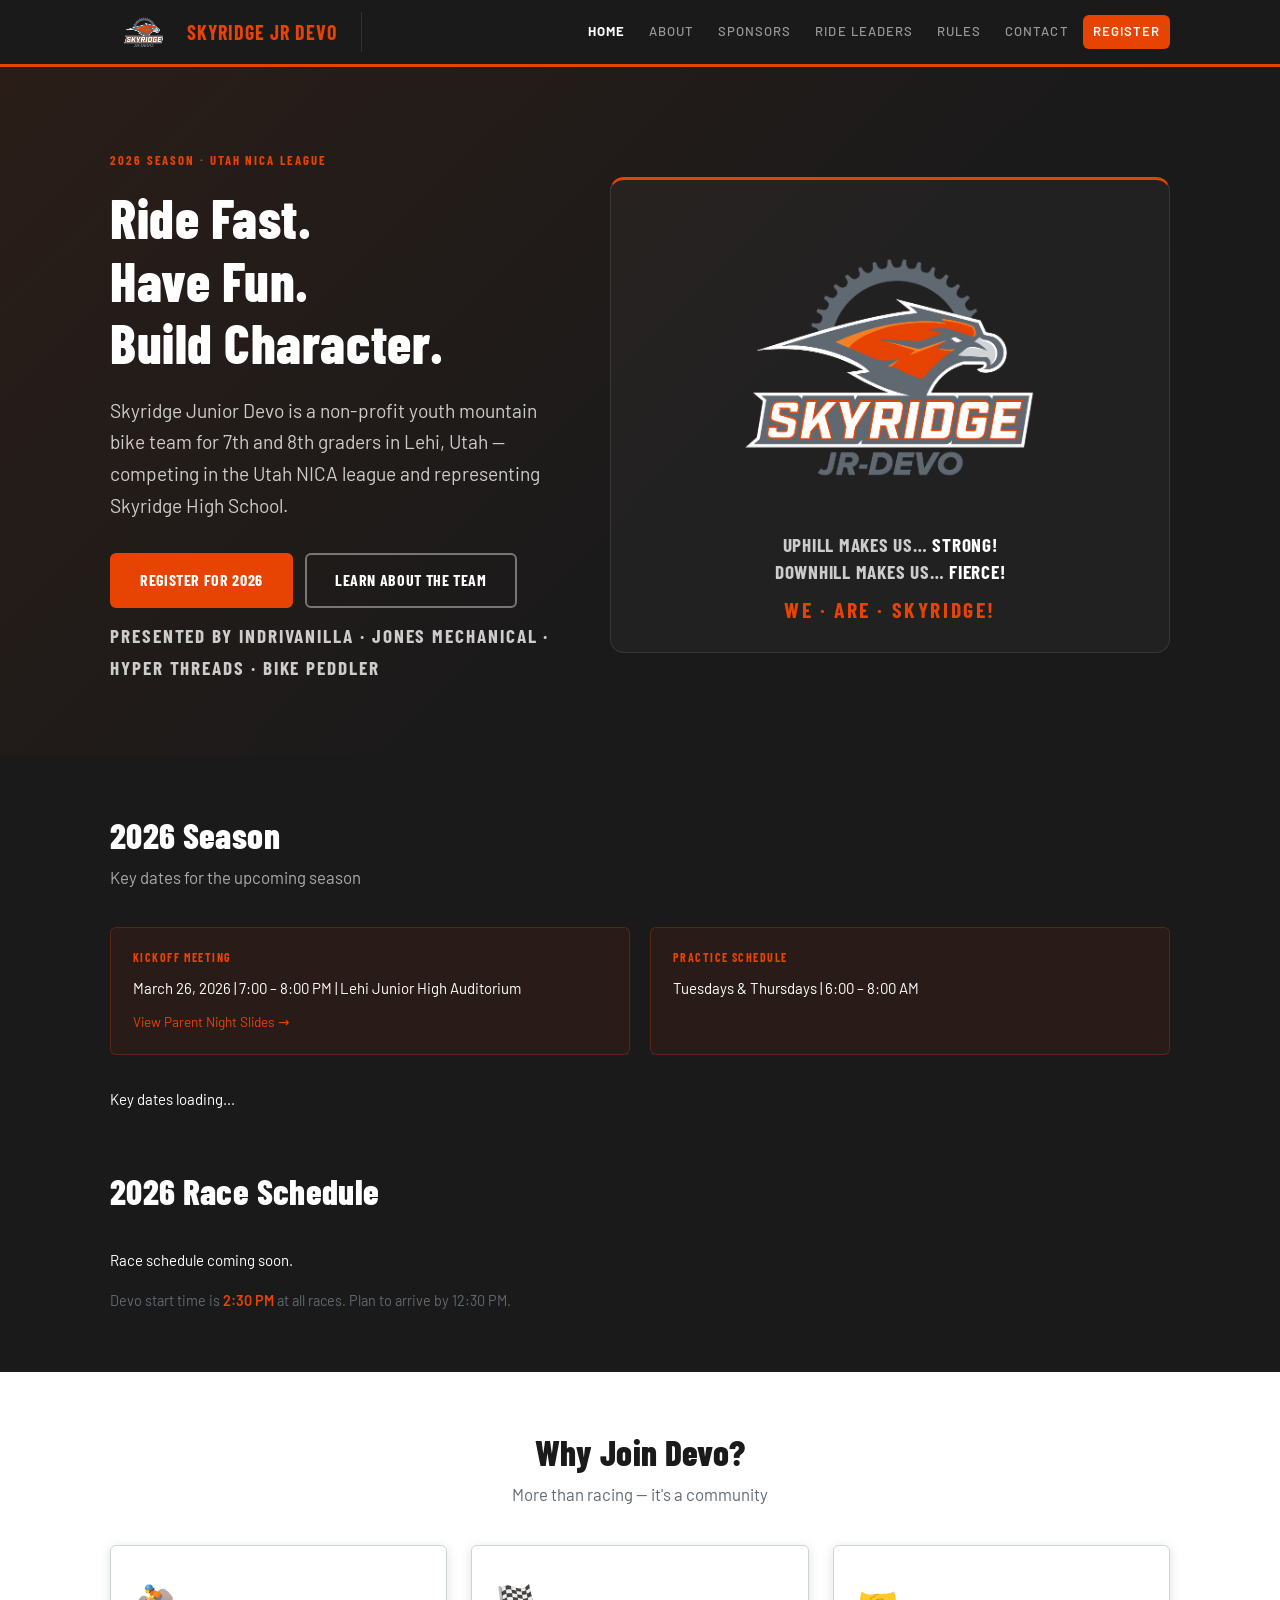
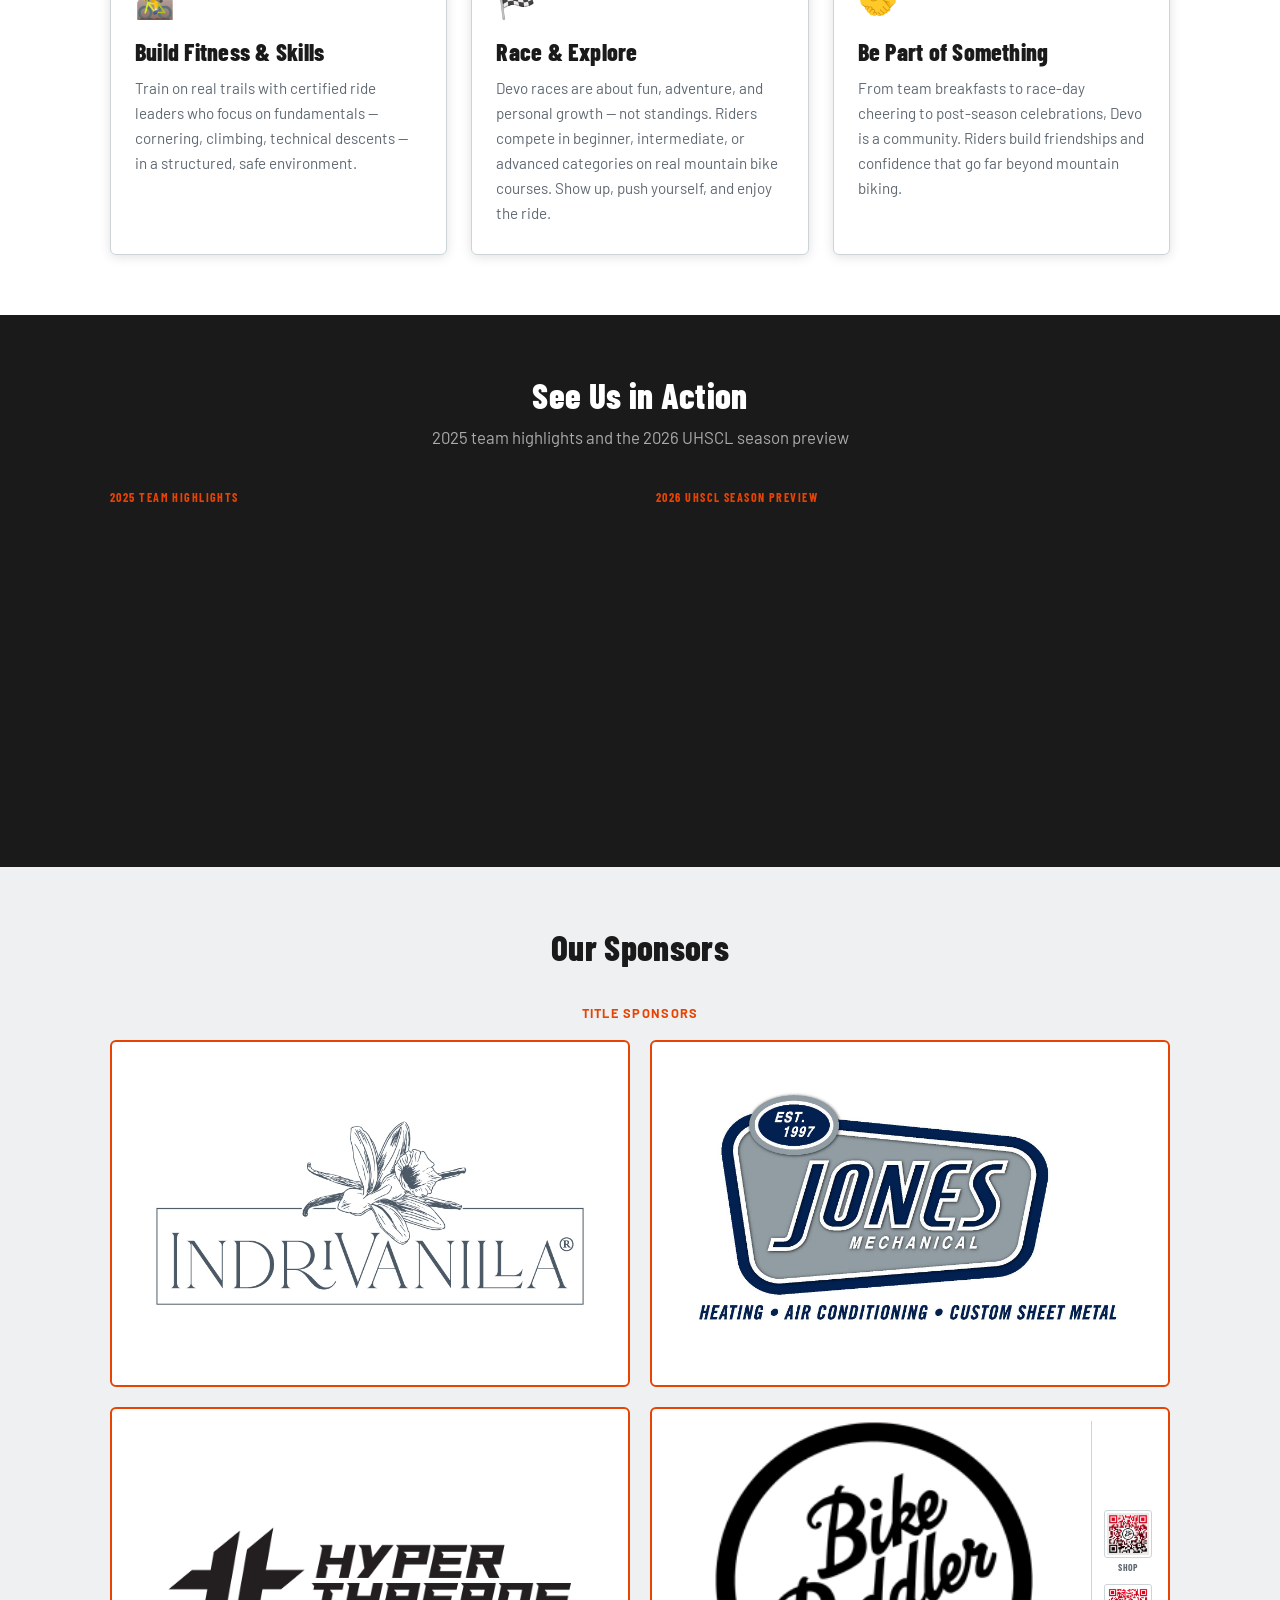
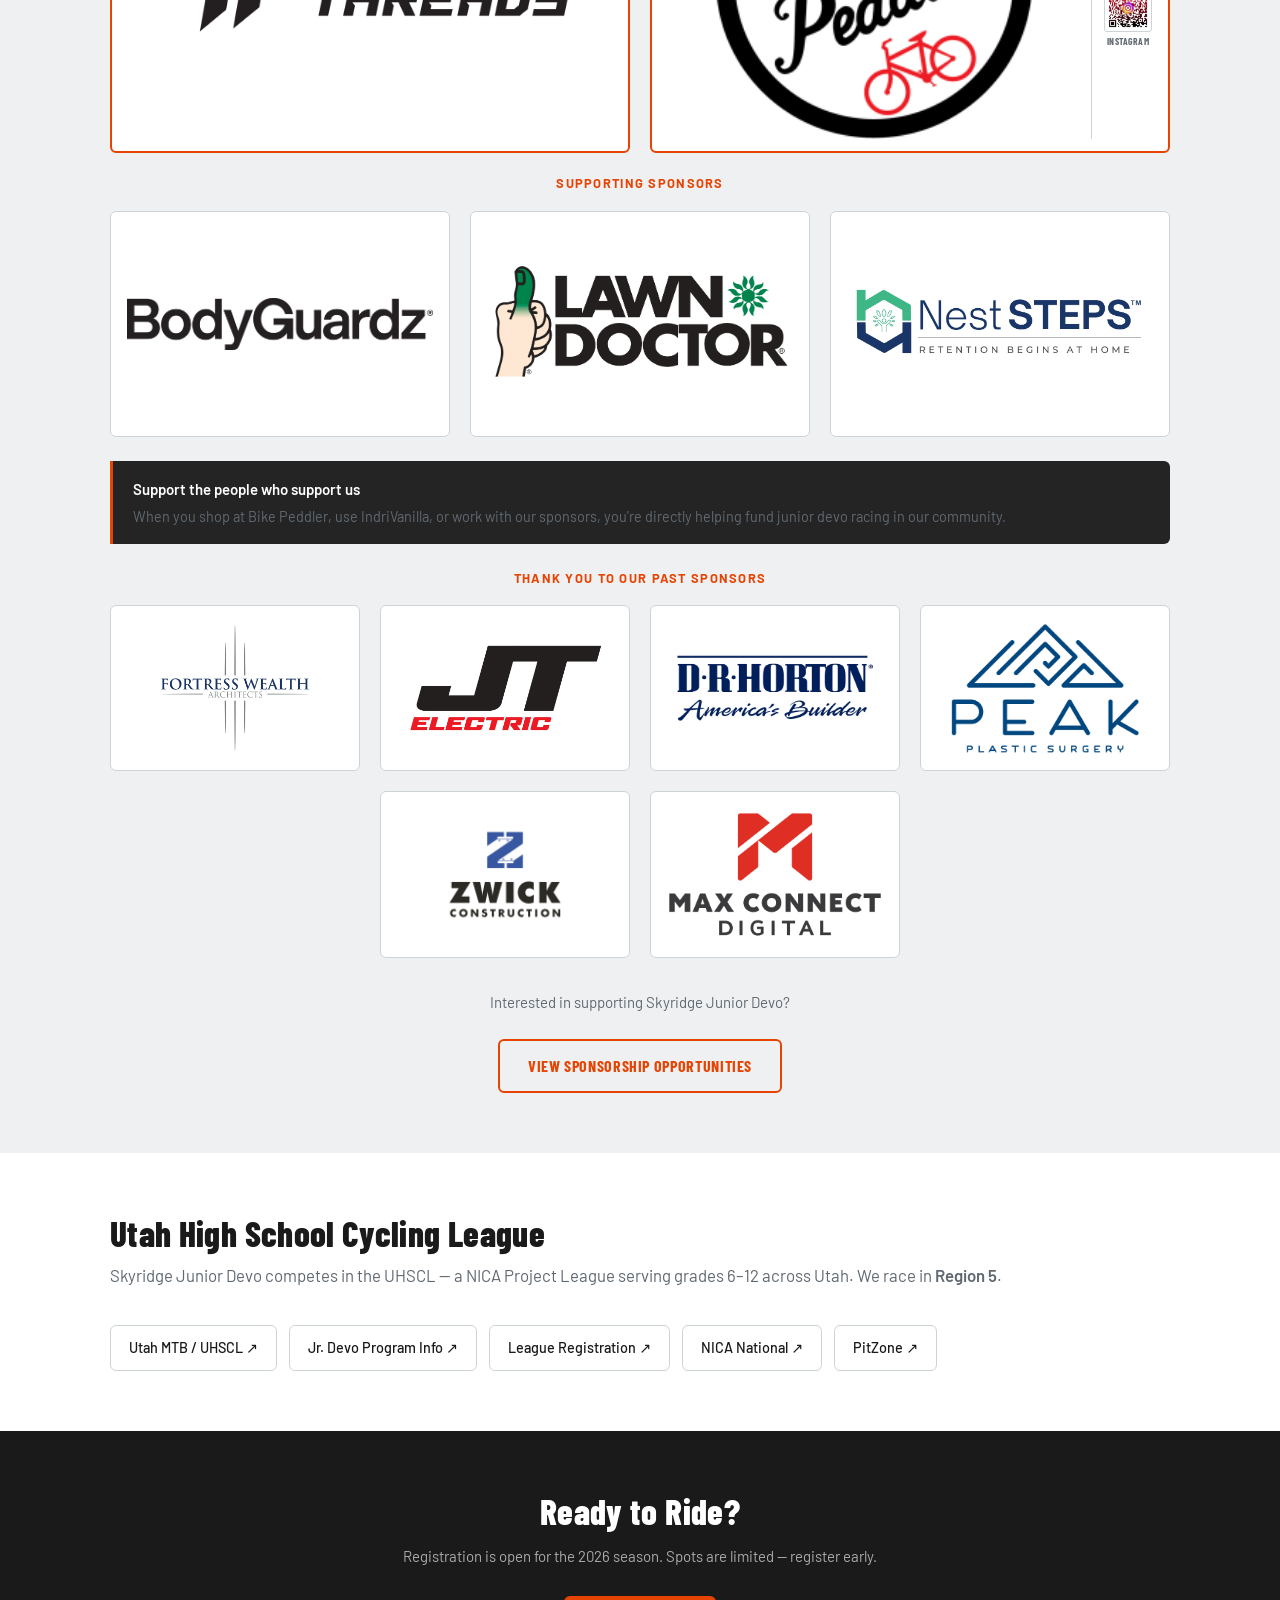
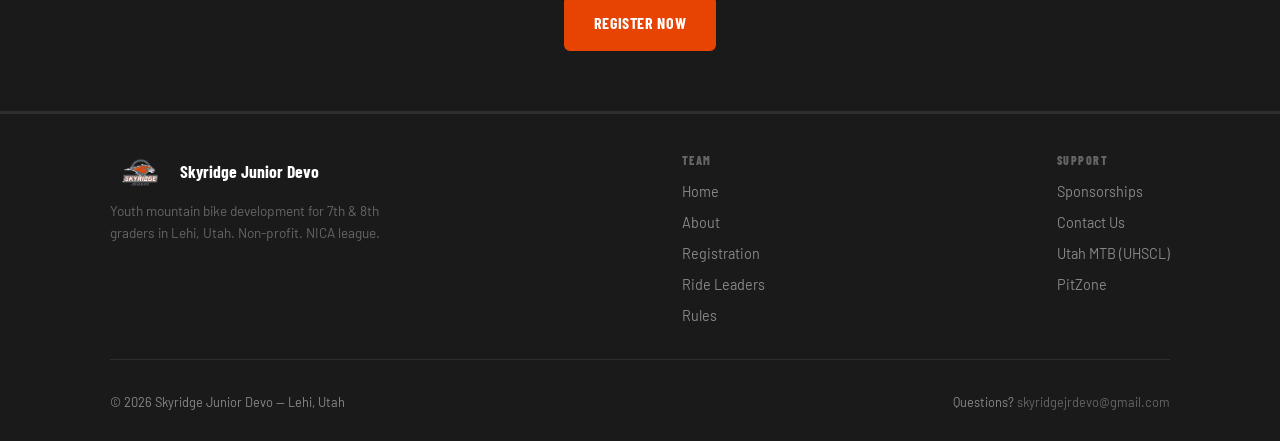
==== commit 708f0b2a: "style: center supporting sponsors (3-col) and past sponsors last row - Supporting sponsors: add spon" ====
--- a/index.html
+++ b/index.html
@@ -168,7 +168,7 @@
 
     <!-- supporting sponsors -->
     <p class="sponsor-section-label">Supporting Sponsors</p>
-    <div class="sponsor-grid">
+    <div class="sponsor-grid sponsor-grid--3col">
       <div class="sponsor-slot">
         <img src="/assets/images/sponsors/current-sponsors/bodyguardz.png" alt="BodyGuardz">
       </div>
@@ -188,7 +188,7 @@
 
     <!-- past sponsors -->
     <p class="sponsor-section-label">Thank You to Our Past Sponsors</p>
-    <div class="sponsor-grid">
+    <div class="sponsor-grid sponsor-grid--center-last">
       <div class="sponsor-slot">
         <img src="/assets/images/sponsors/prior-sponsors/fortress-wealth.png" alt="Fortress Wealth Architects">
       </div>
--- a/css/style.css
+++ b/css/style.css
@@ -930,6 +930,24 @@
   width: 100%;
 }
 
+/* Supporting sponsors — always 3-col, collapses to 1 on mobile */
+.sponsor-grid--3col { grid-template-columns: repeat(3, 1fr); }
+@media (max-width: 559px) { .sponsor-grid--3col { grid-template-columns: 1fr; } }
+
+/* Past sponsors — flex wrap so partial last row is centered */
+.sponsor-grid--center-last {
+  display: flex;
+  flex-wrap: wrap;
+  justify-content: center;
+}
+.sponsor-grid--center-last .sponsor-slot { flex: 0 0 calc(25% - 15px); }
+@media (max-width: 899px) {
+  .sponsor-grid--center-last .sponsor-slot { flex-basis: calc(33.33% - 14px); }
+}
+@media (max-width: 559px) {
+  .sponsor-grid--center-last .sponsor-slot { flex-basis: calc(50% - 10px); }
+}
+
 /* Bike Peddler slot: logo left, QR codes stacked right */
 .sponsor-slot--with-qr {
   display: flex;
